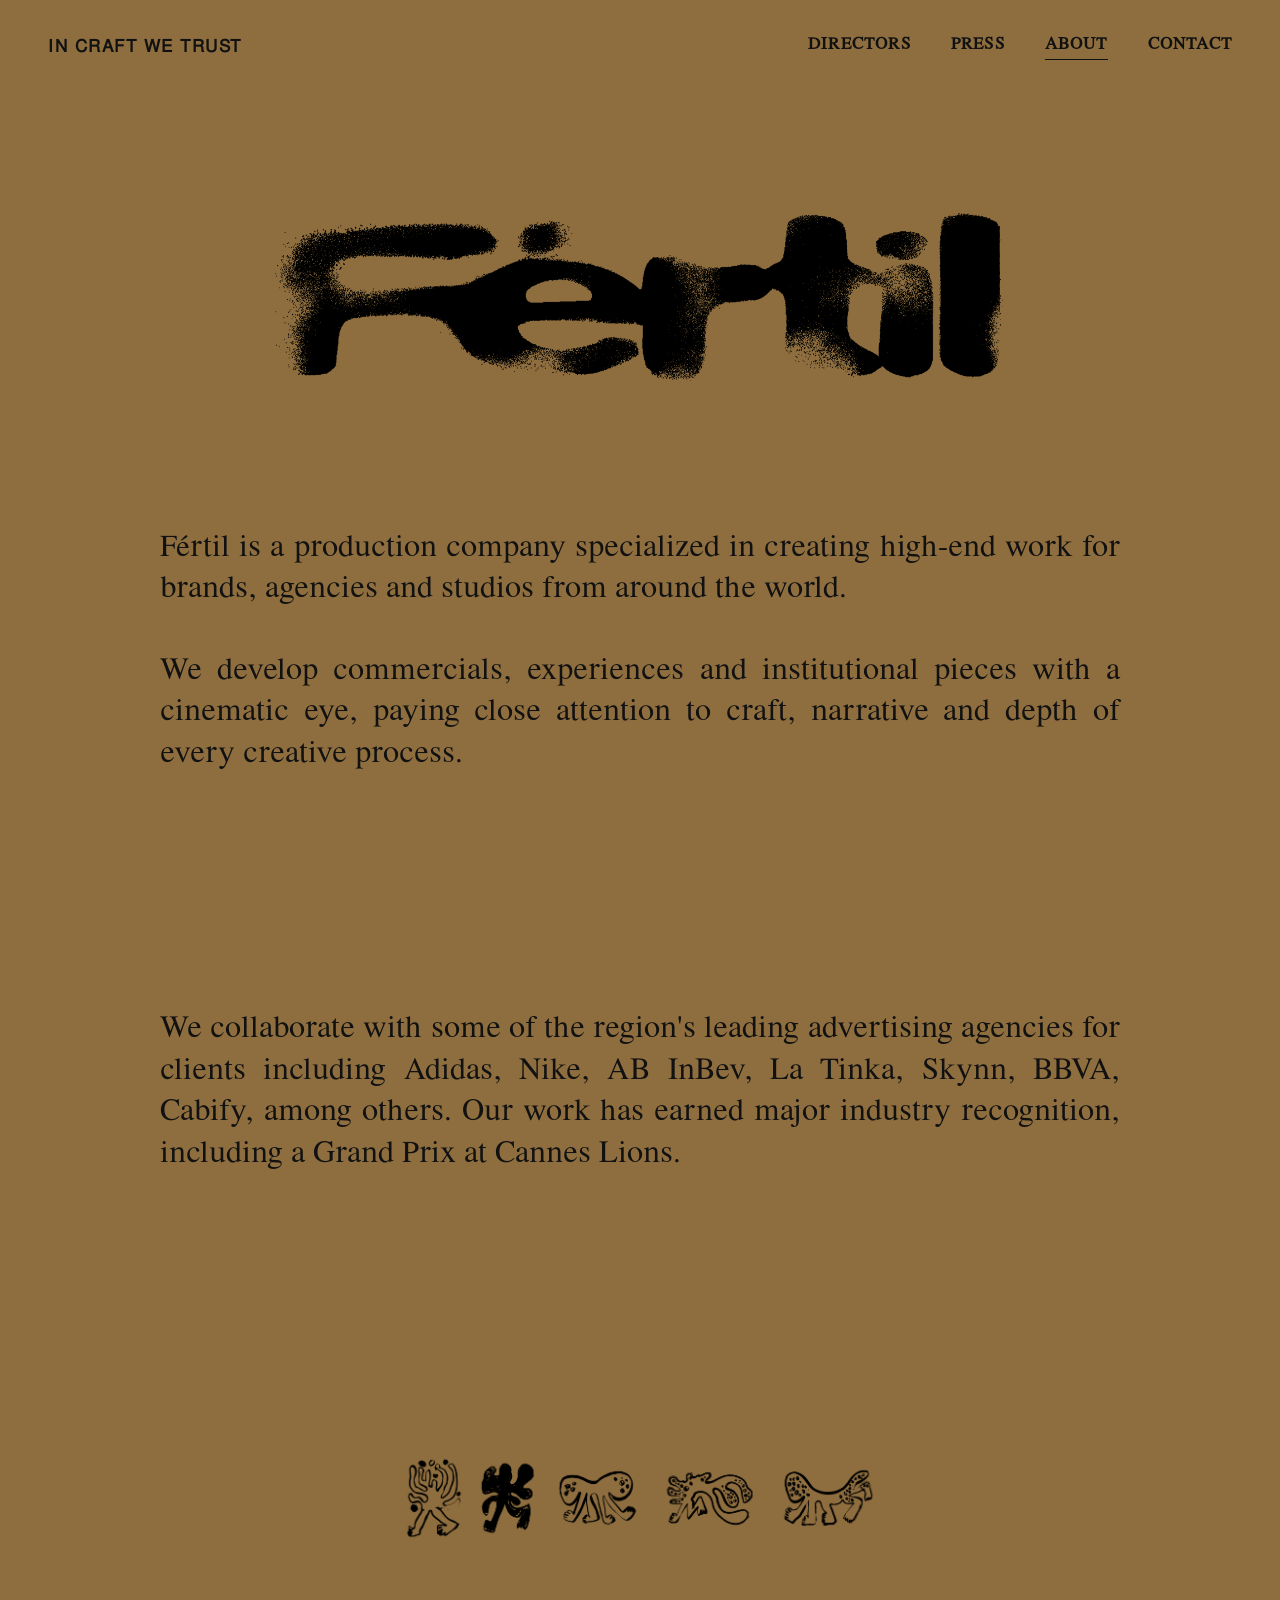
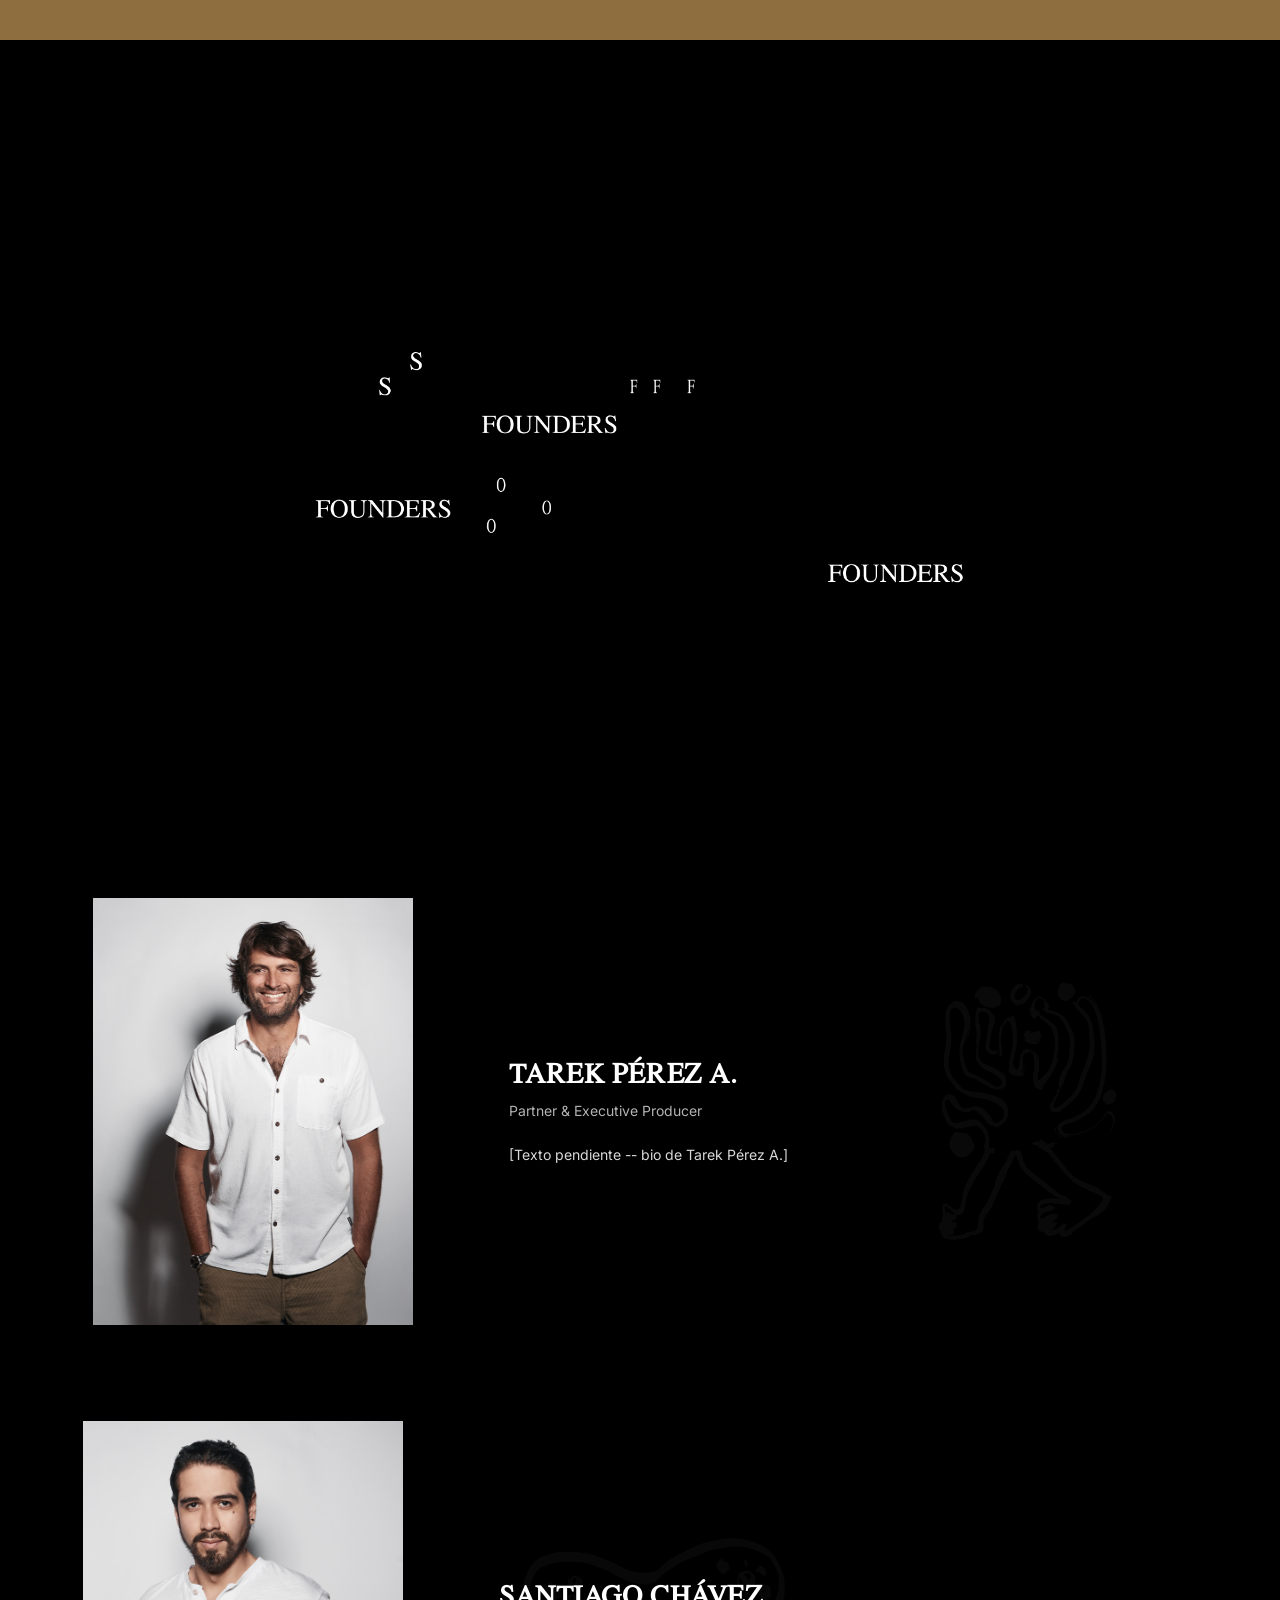
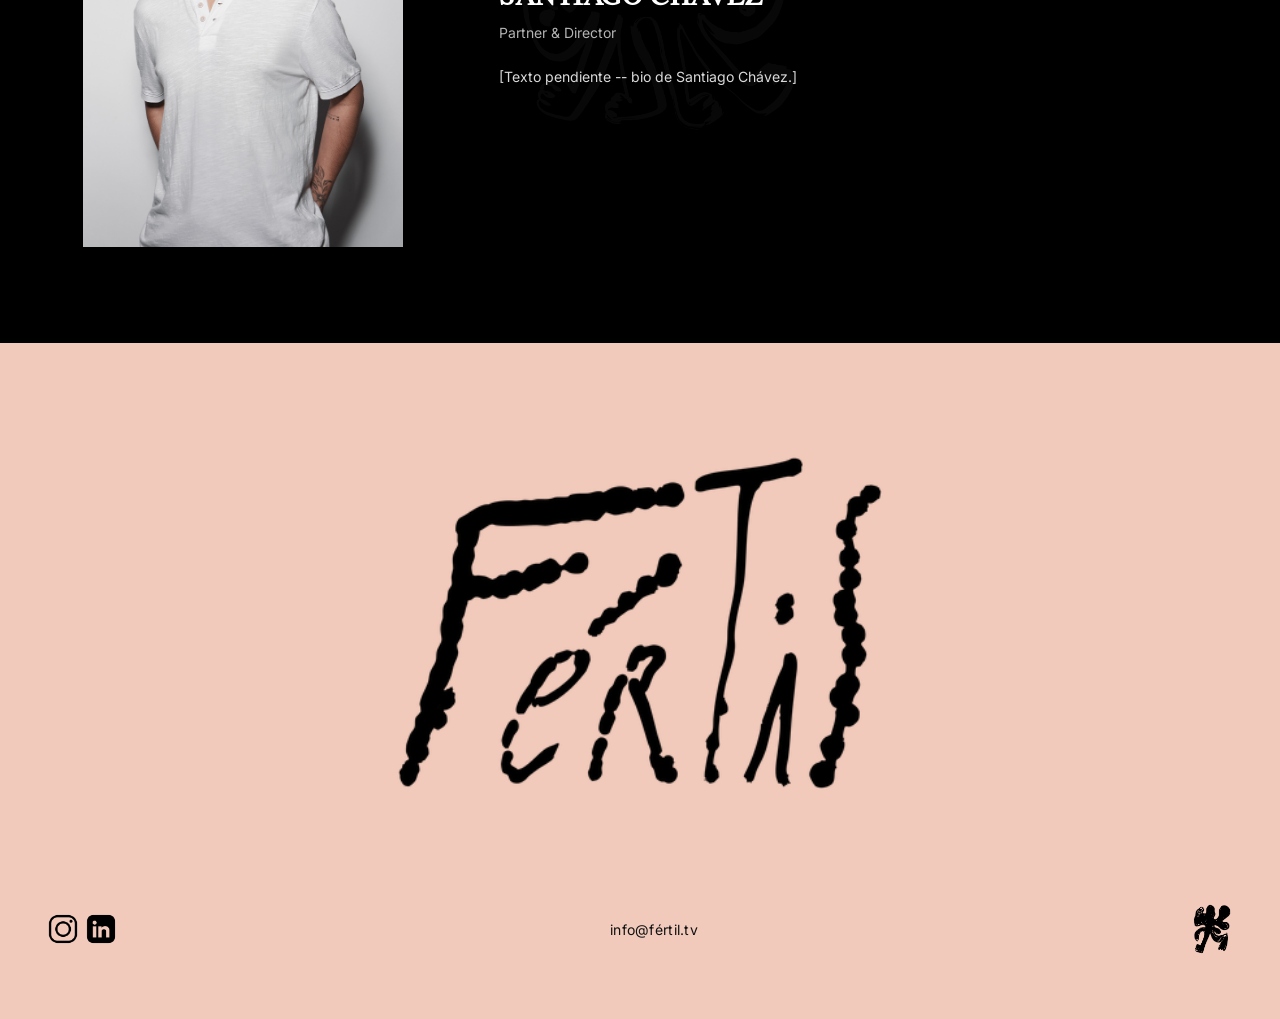
==== pages/about.html @ cc09dc37 "Pase Segundo" ====
<!DOCTYPE html>
<html lang="es">
<head>
  <meta charset="UTF-8">
  <meta name="viewport" content="width=device-width, initial-scale=1.0">
  <title>About — Fértil</title>
  <meta name="description" content="Fértil: quiénes somos, nuestros fundadores y cómo trabajamos.">
  <link rel="stylesheet" href="../CSS/style.css?v=3">
  <link rel="stylesheet" href="../CSS/about.css?v=3">
</head>
<body class="about-page">

  <!-- Nav: fondo mostaza (igual que Directors/Contact) -- texto oscuro por defecto, píldora oscura al flotar. -->
  <header class="nav nav--on-light" data-nav data-nav-behavior="float-on-scroll">
    <a class="nav__brand" href="../index.html">In Craft We Trust</a>

    <nav class="nav__links" aria-label="Navegación principal">
      <a href="../pages/directors.html">Directors</a>
      <a href="../pages/press.html">Press</a>
      <a href="../pages/about.html" aria-current="page">About</a>
      <a href="../pages/contact.html">Contact</a>
    </nav>

    <button class="nav__toggle" data-nav-toggle aria-label="Abrir menú" aria-expanded="false" aria-controls="mobile-menu">
      <span></span><span></span>
    </button>
  </header>

  <div class="nav__menu-overlay" id="mobile-menu" data-nav-overlay data-open="false">
    <ul>
      <li><a href="../pages/directors.html">Directors</a></li>
      <li><a href="../pages/press.html">Press</a></li>
      <li><a href="../pages/about.html" aria-current="page">About</a></li>
      <li><a href="../pages/contact.html">Contact</a></li>
    </ul>
  </div>

  <main>
    <!-- =====================================================================
         1. HERO -- fondo mostaza. El logo grande "Fértil" es UN SOLO
         elemento: mientras se hace scroll por los 3 párrafos queda "pegado"
         (visualmente fijo, centrado en pantalla) vía about.js, que le suma
         la clase .is-pinned (position:fixed) hasta que el scroll normal de
         la página alcanza su ubicación de reposo (data-logo-slot, ya
         reservada en el flujo justo antes de la fila de íconos) -- en ese
         instante exacto se saca .is-pinned y sigue de largo en flujo normal,
         sin salto ni segunda copia. Al pasar por encima de cada párrafo, la
         silueta de sus letras revela una copia "fantasma" de ese mismo
         texto en un tono blanquecino (ver about.js -- initLogoPin). -->
    <section class="about-hero">
      <div class="about-hero__copy">
        <p class="about-hero__lede reveal-text" data-reveal>
          <span class="reveal-text__base">Fértil is a production company specialized in creating high-end work for brands, agencies and studios from around the world.</span>
          <span class="reveal-text__ghost" aria-hidden="true">Fértil is a production company specialized in creating high-end work for brands, agencies and studios from around the world.</span>
        </p>

        <p class="about-hero__lede reveal-text" data-reveal>
          <span class="reveal-text__base">We develop commercials, experiences and institutional pieces with a cinematic eye, paying close attention to craft, narrative and depth of every creative process.</span>
          <span class="reveal-text__ghost" aria-hidden="true">We develop commercials, experiences and institutional pieces with a cinematic eye, paying close attention to craft, narrative and depth of every creative process.</span>
        </p>

        <p class="about-hero__lede reveal-text" data-reveal>
          <span class="reveal-text__base">We collaborate with some of the region's leading advertising agencies for clients including Adidas, Nike, AB InBev, La Tinka, Skynn, BBVA, Cabify, among others. Our work has earned major industry recognition, including a Grand Prix at Cannes Lions.</span>
          <span class="reveal-text__ghost" aria-hidden="true">We collaborate with some of the region's leading advertising agencies for clients including Adidas, Nike, AB InBev, La Tinka, Skynn, BBVA, Cabify, among others. Our work has earned major industry recognition, including a Grand Prix at Cannes Lions.</span>
        </p>
      </div>

      <div class="about-hero__logo-slot" data-logo-slot>
        <img class="about-hero__logo is-pinned" data-logo-img src="../recursos/img/fertil-logo-black.png" alt="Fértil">
      </div>

      <div class="about-hero__icons-row">
        <img src="../recursos/icons/iconos-pie-about.png?v=2" alt="">
      </div>
    </section>

    <!-- =====================================================================
         2. FOUNDERS -- fondo negro, imagen decorativa de letras sueltas
         centrada (asset ya armado: seccion-about-letras-desktop / movil).
         ===================================================================== -->
    <section class="about-founders-title">
      <picture>
        <source media="(max-width: 768px)" srcset="../recursos/icons/seccion-about-letras-movil.png">
        <img src="../recursos/icons/seccion-about-letras-desktop.png" alt="Founders" loading="lazy">
      </picture>
    </section>

    <!-- =====================================================================
         3. FOUNDERS -- bios. Ícono ilustrado de cada fundador como fondo
         decorativo detrás de su propio texto (baja opacidad).
         TODO: reemplazar el texto de las bios por el texto real (pendiente
         de confirmación del cliente -- ver nota en about.css / conversación).
         ===================================================================== -->
    <section class="about-founder-list">
      <article class="founder founder--tarek">
        <div class="founder__media">
          <img src="../recursos/img/founders/tarek.jpg" alt="Tarek Pérez A.">
        </div>
        <div class="founder__copy">
          <img class="founder__icon" src="../recursos/icons/icono-tarek-about.png" alt="" aria-hidden="true">
          <h2 class="founder__name">Tarek Pérez A.</h2>
          <p class="founder__role">Partner &amp; Executive Producer</p>
          <p class="founder__bio" data-bio-placeholder>
            [Texto pendiente -- bio de Tarek Pérez A.]
          </p>
        </div>
      </article>

      <article class="founder founder--santiago">
        <div class="founder__copy">
          <img class="founder__icon" src="../recursos/icons/Icono-santiago-about.png" alt="" aria-hidden="true">
          <h2 class="founder__name">Santiago Chávez</h2>
          <p class="founder__role">Partner &amp; Director</p>
          <p class="founder__bio" data-bio-placeholder>
            [Texto pendiente -- bio de Santiago Chávez.]
          </p>
        </div>
        <div class="founder__media">
          <img src="../recursos/img/founders/santiago.jpg" alt="Santiago Chávez">
        </div>
      </article>
    </section>

    <!-- =====================================================================
         4. CIERRE -- panel rosa/durazno con la firma grande de Fértil.
         ===================================================================== -->
    <section class="about-close">
      <img class="about-close__signature" src="../recursos/icons/logo-fertil-signature.png" alt="Fértil">

      <div class="page-footer">
        <div class="social-row">
          <a href="https://www.instagram.com/fertil.tv/" target="_blank" rel="noopener" aria-label="Instagram de Fértil">
            <img src="../recursos/icons/instagram.png" alt="">
          </a>
          <a href="https://www.linkedin.com/company/fertil/" target="_blank" rel="noopener" aria-label="LinkedIn de Fértil">
            <img src="../recursos/icons/linkedin.png" alt="">
          </a>
        </div>
        <a class="about-close__email" href="mailto:info@fertil.tv">info@fértil.tv</a>
        <img class="isotype-mark" src="../recursos/icons/isotype-hand.png" alt="" aria-hidden="true">
      </div>
    </section>
  </main>

  <script src="../JS/main.js?v=3"></script>
  <script src="../JS/about.js?v=3"></script>
</body>
</html>
---- CSS/style.css ----
/* =========================================================================
   FÉRTIL — style.css
   Hoja de estilos GLOBAL (tokens, reset, tipografía, nav, menú mobile,
   preloader) + estilos específicos de INICIO.
   Cada página siguiente (directors/about/press/contact) trae su propio
   archivo CSS en /CSS y asume que este archivo ya se cargó antes.
   ========================================================================= */

/* ---------------------------------------------------------------------
   1. Tipografía — @font-face
   Fuentes empaquetadas en recursos/font (ver carpeta FERTIL WEB/Fonts)
--------------------------------------------------------------------- */
@font-face {
  font-family: "Inter";
  src: url("../recursos/font/Inter-VariableFont.ttf") format("truetype-variations"),
       url("../recursos/font/Inter-VariableFont.ttf") format("truetype");
  font-weight: 100 900;
  font-style: normal;
  font-display: swap;
}

@font-face {
  font-family: "Times Newer Roman";
  src: url("../recursos/font/TimesNewerRoman-Regular.otf") format("opentype");
  font-weight: 400;
  font-style: normal;
  font-display: swap;
}

@font-face {
  font-family: "Free Sans";
  src: url("../recursos/font/FreeSans.ttf") format("truetype");
  font-weight: 400;
  font-style: normal;
  font-display: swap;
}

/* ---------------------------------------------------------------------
   2. Design tokens
   Colores tomados directamente del mockup (WEB FÉRTIL, Google Slides).
--------------------------------------------------------------------- */
:root {
  /* Colores de marca / secciones */
  --color-black: #000000;
  --color-white: #ffffff;
  --color-mostaza: #8e6e3f;       /* fondo Directors / About / Contact */
  --color-mostaza-deep: #75592f;  /* hover / estados sobre mostaza */
  --color-pink: #f1cabb;          /* cierre de About */
  --color-ink: #111111;           /* texto sobre fondos claros */

  --overlay-soft: rgba(0, 0, 0, 0.35);
  --overlay-strong: rgba(0, 0, 0, 0.6);
  --hairline: rgba(255, 255, 255, 0.25);
  --hairline-ink: rgba(17, 17, 17, 0.25);

  /* Tipografía */
  --font-ui: "Inter", -apple-system, "Segoe UI", sans-serif;
  --font-serif: "Times Newer Roman", "Times New Roman", serif;
  --font-alt: "Free Sans", "Inter", sans-serif;

  /* Espaciado */
  --space-1: 4px;
  --space-2: 8px;
  --space-3: 16px;
  --space-4: 24px;
  --space-5: 40px;
  --space-6: 64px;
  --space-7: 96px;

  /* Layout */
  --container-padding: 48px;
  --nav-height: 92px;
  /* Barra flotante (.nav--floating, ver más abajo): más baja que la barra
     de reposo -- se pidió menos altura al pasar a modo isla/flotante (luego
     se subió un poco desde 64px porque quedaba demasiado baja). */
  --nav-height-floating: 76px;

  /* Movimiento */
  --ease-default: cubic-bezier(0.4, 0, 0.2, 1);
  --duration-fast: 0.2s;
  --duration-base: 0.4s;
  --duration-slow: 0.8s;

  /* Escala z-index (compartida por todas las páginas) */
  --z-nav: 500;
  --z-menu: 490;
  --z-modal: 800;
  --z-preloader: 900;
}

@media (max-width: 768px) {
  :root {
    --container-padding: 20px;
    --nav-height: 64px;
    --nav-height-floating: 60px;
  }
}

/* ---------------------------------------------------------------------
   3. Reset
--------------------------------------------------------------------- */
*, *::before, *::after { box-sizing: border-box; }

html { scroll-behavior: smooth; }

body, h1, h2, h3, h4, p, ul, figure { margin: 0; }

ul { list-style: none; padding: 0; }

a { text-decoration: none; color: inherit; }

img, video { display: block; max-width: 100%; }

button {
  font: inherit;
  background: none;
  border: none;
  padding: 0;
  cursor: pointer;
  color: inherit;
}

body {
  font-family: var(--font-ui);
  background: var(--color-black);
  color: var(--color-white);
  -webkit-font-smoothing: antialiased;
  -moz-osx-font-smoothing: grayscale;
  overflow-x: hidden;
}

body[data-preloading="true"] { overflow: hidden; height: 100vh; }

.visually-hidden {
  position: absolute;
  width: 1px; height: 1px;
  padding: 0; margin: -1px;
  overflow: hidden;
  clip: rect(0, 0, 0, 0);
  white-space: nowrap;
  border: 0;
}

/* ---------------------------------------------------------------------
   4. Nav — barra superior compartida por todas las páginas.
   Por defecto es una barra fija de ancho completo (así aparece en Inicio).
   Las páginas con scroll largo (About, Directors, etc.) activan el modo
   "isla flotante" agregando [data-nav-behavior="float-on-scroll"] al
   header; main.js se encarga de sumar/quitar la clase .nav--floating.
--------------------------------------------------------------------- */
.nav {
  position: fixed;
  top: 0; left: 0; right: 0;
  z-index: var(--z-nav);
  display: flex;
  align-items: center;
  justify-content: space-between;
  height: var(--nav-height);
  padding: 0 var(--container-padding);
  /* border-radius queda SIEMPRE en 999px (ver comentario en .nav--floating
     más abajo): así, al sumar/sacar esa clase durante el scroll, este valor
     no cambia y el navegador no tiene que recalcular la máscara del blur
     (backdrop-filter) en cada frame -- eso era lo que producía un glitch
     visible de pintado (un "corte" horizontal a mitad del nav, con texto
     de la página bajo el degradado que aparecía sin desenfocar de un lado
     y sí del otro) apenas se activaba el modo isla flotante.
     transform: translateZ(0) fuerza a que este elemento viva en su propia
     capa de composición de forma estable durante toda la transición, en
     vez de recrearla a mitad de camino -- la otra mitad del arreglo para
     el mismo glitch. */
  border-radius: 999px;
  transform: translateZ(0);
  transition: background-color var(--duration-base) var(--ease-default),
              margin var(--duration-base) var(--ease-default),
              padding var(--duration-base) var(--ease-default),
              max-width var(--duration-base) var(--ease-default);
}

.nav__brand {
  font-family: var(--font-alt);
  font-size: 17px;
  font-weight: 600;
  letter-spacing: 0.09em;
  text-transform: uppercase;
  white-space: nowrap;
}

.nav__links {
  display: flex;
  align-items: center;
  gap: var(--space-5);
  font-family: var(--font-serif);
  font-size: 17px;
  font-weight: 600;
  letter-spacing: 0.07em;
  text-transform: uppercase;
}

.nav__links a {
  position: relative;
  padding-bottom: 3px;
}

.nav__links a::after {
  content: "";
  position: absolute;
  left: 0; right: 100%;
  bottom: 0;
  height: 1px;
  background: currentColor;
  transition: right var(--duration-base) var(--ease-default);
}

.nav__links a:hover::after,
.nav__links a[aria-current="page"]::after { right: 0; }

/* Estado "isla flotante": se activa vía JS al hacer scroll en páginas largas.
   Barra de ancho COMPLETO (edge-to-edge, sin márgenes ni esquinas
   redondeadas -- por eso border-radius:0 acá, pisando el 999px de .nav),
   más baja que la barra de reposo, con blur real (backdrop-filter) para que
   se note como un "difuminado" del contenido que pasa por detrás en vez de
   una píldora opaca flotando encima.
   OJO -- historial de este bloque: antes tenía backdrop-filter:blur(14px)
   en una píldora angosta con esquinas redondeadas (inset, ancho casi
   completo) y eso pintaba mal en algunos navegadores/GPUs (un "corte"
   horizontal a mitad del nav, mitad desenfocada y mitad no). En ese momento
   se sacó el blur por un color sólido para evitar el bug. Ahora se prueba
   de nuevo con blur, pero en una condición distinta: ancho 100% real (no
   "casi completo") y sin border-radius (sin máscara redondeada que
   recalcular) -- combinación que en las pruebas de este cambio (varios
   anchos de pantalla, scroll rápido y lento) ya NO reprodujo el glitch. Si
   en el navegador real llegara a reaparecer el corte, hay que volver a un
   fondo sólido sin backdrop-filter (ver git history de este bloque) en vez
   de perseguir el blur. */
.nav--floating {
  top: 0;
  left: 0;
  right: 0;
  margin: 0;
  max-width: 100%;
  height: var(--nav-height-floating);
  border-radius: 0;
  background: rgba(36, 32, 28, 0.55);
  -webkit-backdrop-filter: blur(14px);
  backdrop-filter: blur(14px);
  border: none;
  border-bottom: 1px solid rgba(255, 255, 255, 0.12);
}

/* Nav sobre fondo claro (.nav--on-light, definida en el CSS de cada
   página: Directors, Contact...) + menú mobile abierto: el brand y el
   botón hamburguesa/X usan currentColor en tono oscuro por defecto --
   sobre el overlay casi negro del menú (rgba(0,0,0,.82)) quedaban
   invisibles (oscuro sobre oscuro, la "X" directamente no se veía).
   Mientras el menú está abierto pasan a blanco, igual que ya hacen al
   flotar. Mayor especificidad que .nav--on-light sola, así gana sin
   importar en qué archivo/orden se cargue esa clase. */
body.nav-menu-open .nav--on-light { color: var(--color-white); }

/* Botón hamburguesa (solo mobile) */
.nav__toggle {
  display: none;
  flex-direction: column;
  justify-content: center;
  gap: 6px;
  width: 29px;
  height: 22px;
}

.nav__toggle span {
  display: block;
  height: 1.5px;
  width: 100%;
  background: currentColor;
  transition: transform var(--duration-fast) var(--ease-default),
              opacity var(--duration-fast) var(--ease-default);
}

.nav__toggle[aria-expanded="true"] span:first-child { transform: translateY(7px) rotate(45deg); }
.nav__toggle[aria-expanded="true"] span:last-child { transform: translateY(-7px) rotate(-45deg); }

/* Overlay del menú mobile: se despliega desde la derecha, sobre el video */
.nav__menu-overlay {
  position: fixed;
  inset: 0;
  z-index: var(--z-menu);
  display: flex;
  justify-content: flex-end;
  align-items: center;
  padding: var(--space-4) var(--container-padding);
  background: rgba(0, 0, 0, 0.82);
  opacity: 0;
  visibility: hidden;
  transform: translateY(-8px);
  transition: opacity var(--duration-base) var(--ease-default),
              transform var(--duration-base) var(--ease-default),
              visibility var(--duration-base);
}

.nav__menu-overlay[data-open="true"] {
  opacity: 1;
  visibility: visible;
  transform: translateY(0);
}

.nav__menu-overlay ul {
  display: flex;
  flex-direction: column;
  align-items: flex-end;
  gap: var(--space-3);
  font-family: var(--font-serif);
  font-size: 24px;
  font-weight: 700;
  letter-spacing: 0.02em;
  text-transform: uppercase;
}

@media (min-width: 769px) {
  .nav__menu-overlay { display: none; }
}

@media (max-width: 768px) {
  .nav__links { display: none; }
  .nav__toggle { display: flex; }
}

/* ---------------------------------------------------------------------
   5. Preloader — animación del logo, una vez por sesión (ver main.js)
--------------------------------------------------------------------- */
.preloader {
  position: fixed;
  inset: 0;
  z-index: var(--z-preloader);
  display: flex;
  align-items: center;
  justify-content: center;
  background: var(--color-black);
  transition: opacity var(--duration-slow) var(--ease-default);
}

.preloader video {
  width: min(58vw, 420px);
  height: auto;
}

.preloader[data-hide="true"] {
  opacity: 0;
  pointer-events: none;
}


/* ---------------------------------------------------------------------
   6. Iconos sociales + marca (footer flotante, reutilizado en varias páginas)
--------------------------------------------------------------------- */
.social-row {
  display: flex;
  align-items: center;
  gap: var(--space-2);
}

.social-row a {
  width: 30px; height: 30px;
  display: flex;
  align-items: center;
  justify-content: center;
  border-radius: 50%;
  background: rgba(255, 255, 255, 0.12);
  transition: background var(--duration-fast) var(--ease-default),
              transform var(--duration-fast) var(--ease-default);
}

.social-row a:hover {
  background: rgba(255, 255, 255, 0.24);
  transform: translateY(-2px);
}

.social-row svg { width: 15px; height: 15px; }

.brand-mark {
  width: 34px;
  height: auto;
  opacity: 0.92;
}

/* ---------------------------------------------------------------------
   7. INICIO — hero de video a pantalla completa
--------------------------------------------------------------------- */
.hero {
  position: relative;
  height: 100vh;
  min-height: 580px;
  width: 100%;
  overflow: hidden;
  background: var(--color-black);
}

.hero__video {
  position: absolute;
  inset: 0;
  width: 100%;
  height: 100%;
  object-fit: cover;
}

.hero__scrim {
  position: absolute;
  inset: 0;
  background: linear-gradient(180deg, rgba(0,0,0,.35) 0%, rgba(0,0,0,0) 22%, rgba(0,0,0,0) 70%, rgba(0,0,0,.45) 100%);
  pointer-events: none;
}

.hero__footer {
  position: absolute;
  left: var(--container-padding);
  right: var(--container-padding);
  bottom: var(--space-4);
  display: flex;
  align-items: center;
  justify-content: space-between;
}
---- CSS/about.css ----
/* =========================================================================
   FÉRTIL — about.css
   4 secciones: (1) hero mostaza con el logo "Fértil" pegado (sticky) que
   revela en blanco las letras de los párrafos a su paso (ver about.js);
   (2) sección FOUNDERS con la imagen decorativa de letras sueltas;
   (3) bios de los fundadores (fondo negro, ícono ilustrado detrás del
   texto); (4) panel de cierre rosa con la firma grande de Fértil.
   ========================================================================= */

/* Nav sobre fondo claro: mismo comportamiento que Directors/Contact. */
.nav--on-light { color: var(--color-ink); }
.nav--on-light.nav--floating,
.nav--floating.nav--on-light { color: var(--color-white); }

/* ---------------------------------------------------------------------
   1. HERO -- mostaza + logo "pegado" (fixed vía JS) con reveal de texto
--------------------------------------------------------------------- */
.about-hero {
  /* Ancho del logo, en una sola variable: la usan tanto el slot (que
     reserva su lugar en el flujo normal) como el propio logo cuando
     about.js lo pone en modo "pegado" (position:fixed) -- así ambos
     miden SIEMPRE lo mismo y el handoff entre uno y otro no da saltos. */
  --about-logo-w: min(58vw, 780px);
  background: var(--color-mostaza);
  color: var(--color-ink);
  overflow: clip; /* el logo centrado no debe generar scroll horizontal */
}

.about-hero__copy {
  padding: calc(var(--nav-height) + var(--space-5)) var(--container-padding) 0;
  display: flex;
  flex-direction: column;
  /* Centra la columna de párrafos en el ancho de la pantalla -- misma
     lógica horizontal que el logo (también centrado), para que el cruce
     entre ambos quede parejo en vez de a un costado. */
  align-items: center;
}

.about-hero__lede {
  /* Contenedor bien ancho -- que entre más texto por línea, como en la
     referencia (menos líneas cortadas, párrafo más "compacto" en alto). */
  max-width: min(90vw, 960px);
  width: 100%;
  font-family: var(--font-serif);
  font-weight: 560;
  /* Un poco más grande, para quedar proporcionado con el resto del sitio
     (Directors/Contact/Press usan clamps de tamaño similar). */
  font-size: clamp(20px, 2.4vw, 32px);
  line-height: 1.35;
  text-align: justify;
}

/* Espaciado vertical entre párrafos: mientras el logo está "pegado"
   (fixed, centrado en pantalla, ver about.js) el texto sigue el scroll
   normal por detrás. Por eso el 1er párrafo no puede arrancar pegado al
   top del contenedor (ahí el logo todavía no lo alcanzó y nunca lo
   alcanzaría bajando el scroll): tiene que arrancar por DEBAJO de la
   franja donde vive el logo, para que al scrollear hacia abajo el texto
   suba y recién ahí lo cruce. */
.about-hero__lede:nth-child(1) { margin-top: 44vh; }
.about-hero__lede:nth-child(2) { margin-top: var(--space-5); }
.about-hero__lede:nth-child(3) { margin-top: 26vh; }

/* Texto "fantasma": copia idéntica al párrafo base, pero en un tono
   blanquecino, recortada (mask) con un bloque RECTANGULAR del mismo
   tamaño/posición que el logo en cada instante del scroll (about.js
   actualiza --reveal-mask-pos/--reveal-mask-size cada frame). OJO: el
   mask NO usa la silueta real del logo (sus letras/huecos) -- si se usa
   esa silueta, sólo se revela texto blanco en los pedacitos que caen
   justo sobre tinta del logo, dejando partes del texto sin revelar aun
   estando "debajo" del logo (parches, no un bloque parejo). Con un
   rectángulo sólido como máscara, TODO el texto que cae dentro del
   rectángulo del logo se revela en blanco parejo. */
.reveal-text { position: relative; }

.reveal-text__ghost {
  position: absolute;
  inset: 0;
  /* Tiene que pintarse POR ENCIMA del logo (z-index:3 en .about-hero__logo
     cuando está en modo .is-pinned, ver más abajo): si no, el logo --
     opaco -- taparía el texto entero donde se superponen y el "fantasma"
     quedaría siempre oculto debajo suyo, sin efecto visible. */
  z-index: 4;
  color: #f5ecdc;
  -webkit-mask-image: linear-gradient(#000, #000);
  mask-image: linear-gradient(#000, #000);
  -webkit-mask-repeat: no-repeat;
  mask-repeat: no-repeat;
  -webkit-mask-position: var(--reveal-mask-pos, -9999px -9999px);
  mask-position: var(--reveal-mask-pos, -9999px -9999px);
  -webkit-mask-size: var(--reveal-mask-size, 0 0);
  mask-size: var(--reveal-mask-size, 0 0);
}

/* Slot del logo: reserva SIEMPRE su lugar en el flujo normal del
   documento (mismo ancho/alto que el logo), esté éste en modo fijo o no
   -- así el resto de la página (fila de íconos, secciones siguientes)
   nunca "salta" cuando about.js cambia el logo de modo. */
.about-hero__logo-slot {
  width: var(--about-logo-w);
  aspect-ratio: 1330 / 324; /* proporción real del PNG del isotipo */
  /* OJO: el espacio antes de la fila de íconos va como margin-bottom, NUNCA
     padding-bottom -- con box-sizing:border-box (global, ver style.css) un
     padding acá se restaría de la caja que ya fija aspect-ratio, achicando
     la altura real disponible para la imagen (quedaba en la mitad de lo
     debido) sin que aspect-ratio se enterara. margin no cuenta para ese
     cálculo, así que no lo afecta. */
  margin: 0 auto var(--space-7);
}

.about-hero__logo {
  display: block;
  width: 100%;
  height: auto;
  aspect-ratio: 1330 / 324; /* misma proporción que el slot: evita depender
    de height:100% (percentage-height), que no siempre resuelve bien
    contra una altura de padre calculada vía aspect-ratio. */
}

/* Modo "pegado": about.js suma esta clase mientras el slot (su posición
   NATURAL en el documento) todavía no llegó al centro de la pantalla --
   el logo se ve fijo ahí, centrado, mientras el texto de atrás sigue el
   scroll normal. Apenas el scroll trae al slot hasta ese mismo punto,
   about.js saca la clase: el logo pasa a su posición normal de flujo
   (dentro del slot), que en ese instante coincide exactamente con donde
   ya estaba -- sin salto ni segunda copia del logo. */
.about-hero__logo.is-pinned {
  position: fixed;
  /* Más arriba del centro exacto de la pantalla (33% en vez de 50%) --
     about.js usa ese mismo 33% para decidir cuándo "soltarlo", así el
     handoff con el logo en flujo normal (about-hero__logo-slot) sigue
     coincidiendo exactamente, sin salto. */
  top: 33%;
  left: 50%;
  width: var(--about-logo-w);
  height: auto;
  transform: translate(-50%, -50%);
  z-index: 3;
  pointer-events: none;
}

.about-hero__icons-row {
  display: flex;
  justify-content: center;
  padding: 0 var(--container-padding) var(--space-7);
}
.about-hero__icons-row img {
  width: min(60vw, 480px);
  height: auto;
}

/* ---------------------------------------------------------------------
   2. FOUNDERS -- título decorativo (letras sueltas), fondo negro
--------------------------------------------------------------------- */
.about-founders-title {
  background: var(--color-black);
  display: flex;
  justify-content: center;
  padding: var(--space-7) var(--container-padding);
}
.about-founders-title img {
  width: min(100%, 1200px);
  height: auto;
}

/* ---------------------------------------------------------------------
   3. FOUNDERS -- bios
--------------------------------------------------------------------- */
.about-founder-list {
  background: var(--color-black);
  color: var(--color-white);
  padding: 0 var(--container-padding) var(--space-7);
  display: flex;
  flex-direction: column;
  gap: var(--space-7);
}

.founder {
  display: flex;
  align-items: center;
  gap: var(--space-7);
  max-width: 1360px;
  margin: 0 auto;
}
.founder--santiago { flex-direction: row-reverse; }

.founder__media {
  flex: 0 0 320px;
  aspect-ratio: 3 / 4;
  overflow: hidden;
  background: #111;
}
.founder__media img {
  width: 100%;
  height: 100%;
  object-fit: cover;
}

.founder__copy {
  position: relative;
  flex: 1 1 0;
  min-width: 0;
  padding: var(--space-6) 0;
}

/* Ícono ilustrado del fundador, de fondo detrás de su propio texto --
   grande y en baja opacidad para que no compita con la lectura. */
.founder__icon {
  position: absolute;
  top: 50%;
  right: 0;
  transform: translateY(-50%);
  width: 320px;
  height: auto;
  opacity: 0.14;
  z-index: 0;
  pointer-events: none;
}
.founder--santiago .founder__icon { right: auto; left: 0; }

.founder__name,
.founder__role,
.founder__bio { position: relative; z-index: 1; }

.founder__name {
  font-family: var(--font-serif);
  font-weight: 700;
  text-transform: uppercase;
  letter-spacing: 0.02em;
  font-size: clamp(20px, 2.2vw, 28px);
}

.founder__role {
  font-family: var(--font-ui);
  font-size: 14px;
  opacity: 0.7;
  margin-top: var(--space-2);
  margin-bottom: var(--space-4);
}

.founder__bio {
  font-family: var(--font-ui);
  font-size: clamp(14px, 1.1vw, 16px);
  line-height: 1.65;
  opacity: 0.85;
  max-width: 52ch;
}

/* ---------------------------------------------------------------------
   4. CIERRE -- panel rosa con firma grande
--------------------------------------------------------------------- */
.about-close {
  background: var(--color-pink);
  color: var(--color-ink);
  padding: var(--space-7) var(--container-padding) var(--space-6);
  display: flex;
  flex-direction: column;
  align-items: center;
}

.about-close__signature {
  width: min(46vw, 520px);
  height: auto;
  margin-bottom: var(--space-7);
}

.about-close .page-footer {
  width: 100%;
  max-width: 1360px;
  display: flex;
  align-items: center;
  justify-content: space-between;
}

.about-close .social-row a {
  width: auto;
  height: auto;
  background: none;
  border-radius: 0;
}
.about-close .social-row a:hover {
  background: none;
  transform: translateY(-2px);
}
.about-close .social-row img {
  width: 30px;
  height: auto;
  display: block;
}

.about-close__email {
  font-family: var(--font-ui);
  font-size: 14px;
  letter-spacing: 0.02em;
}

.about-close .isotype-mark {
  width: 40px;
  height: auto;
}

@media (max-width: 900px) {
  .founder,
  .founder--santiago {
    flex-direction: column;
    align-items: stretch;
    gap: var(--space-5);
  }
  .founder__media { flex: none; width: 100%; aspect-ratio: 4 / 3; }
  .founder__icon { display: none; }
}

@media (max-width: 768px) {
  .about-hero { --about-logo-w: min(78vw, 420px); }
  .about-hero__lede { font-size: clamp(17px, 4.6vw, 22px); max-width: none; }
  .about-close__signature { width: min(70vw, 320px); }
}
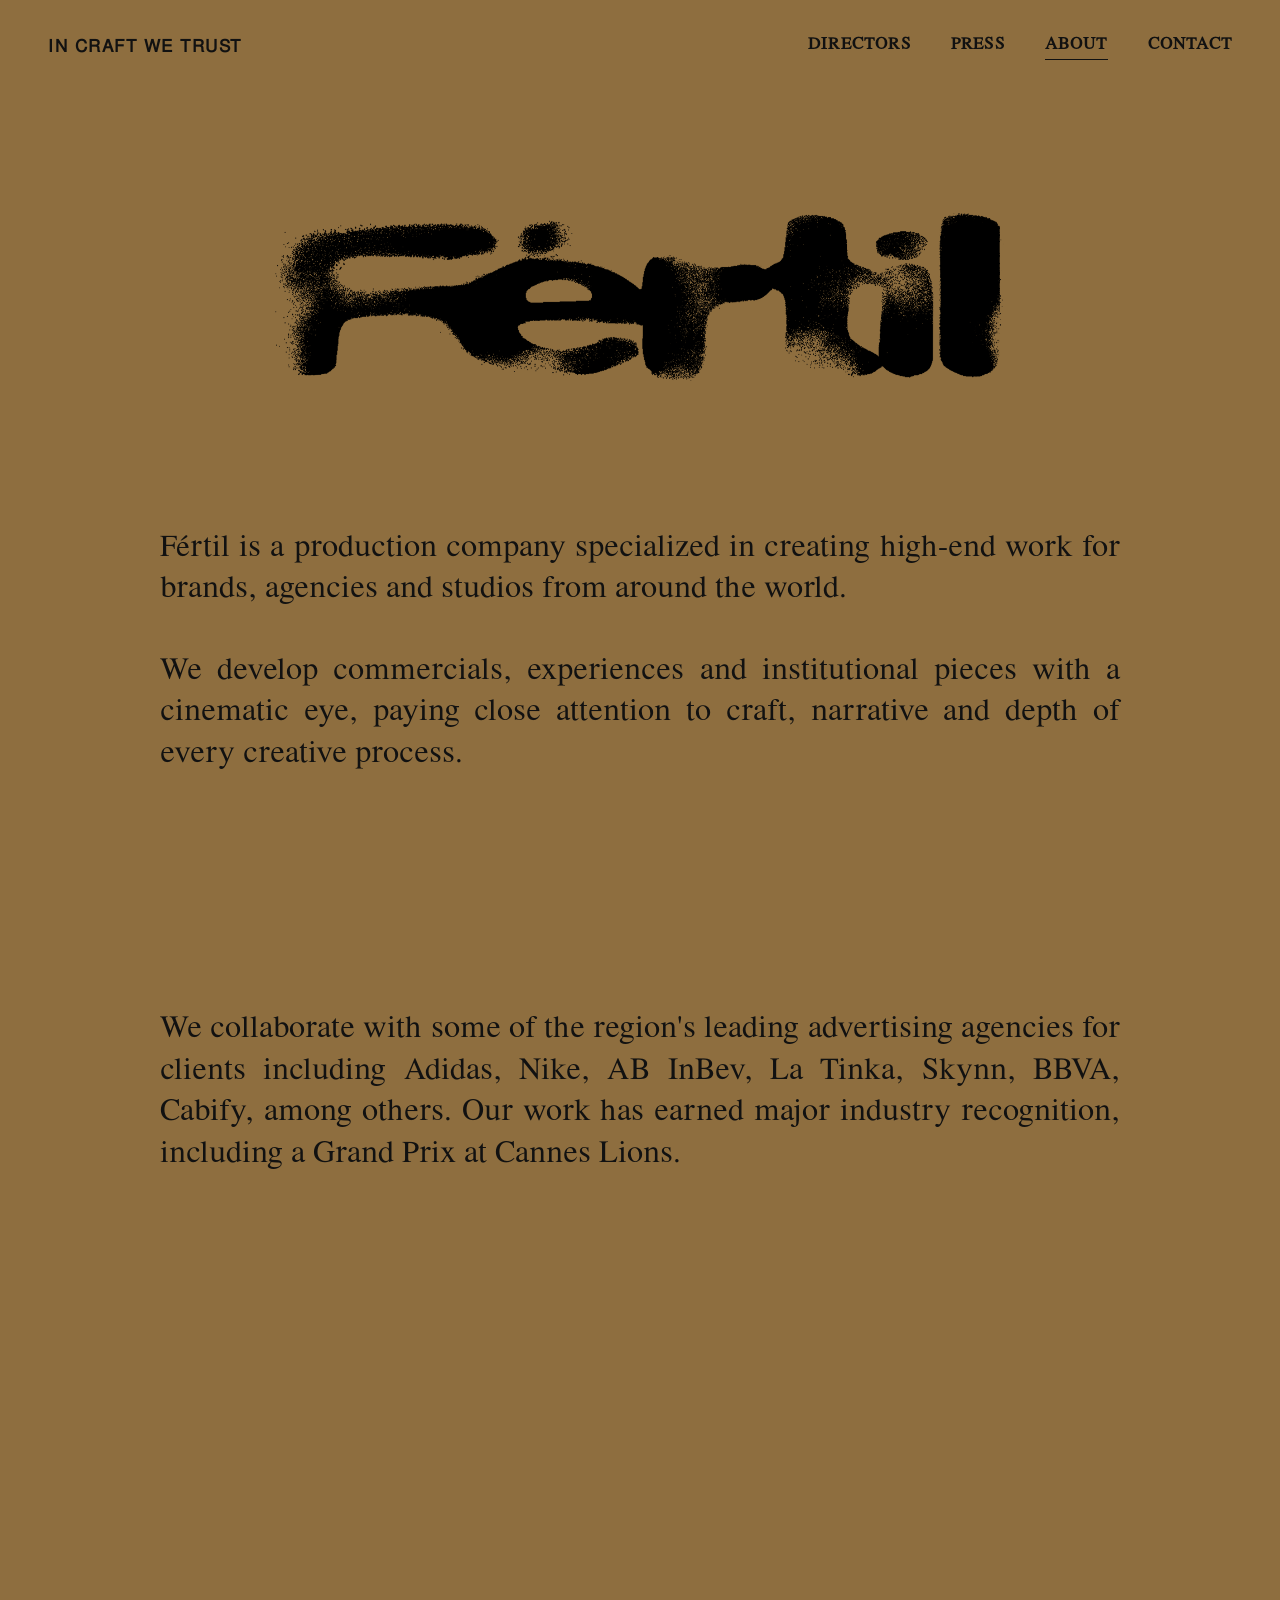
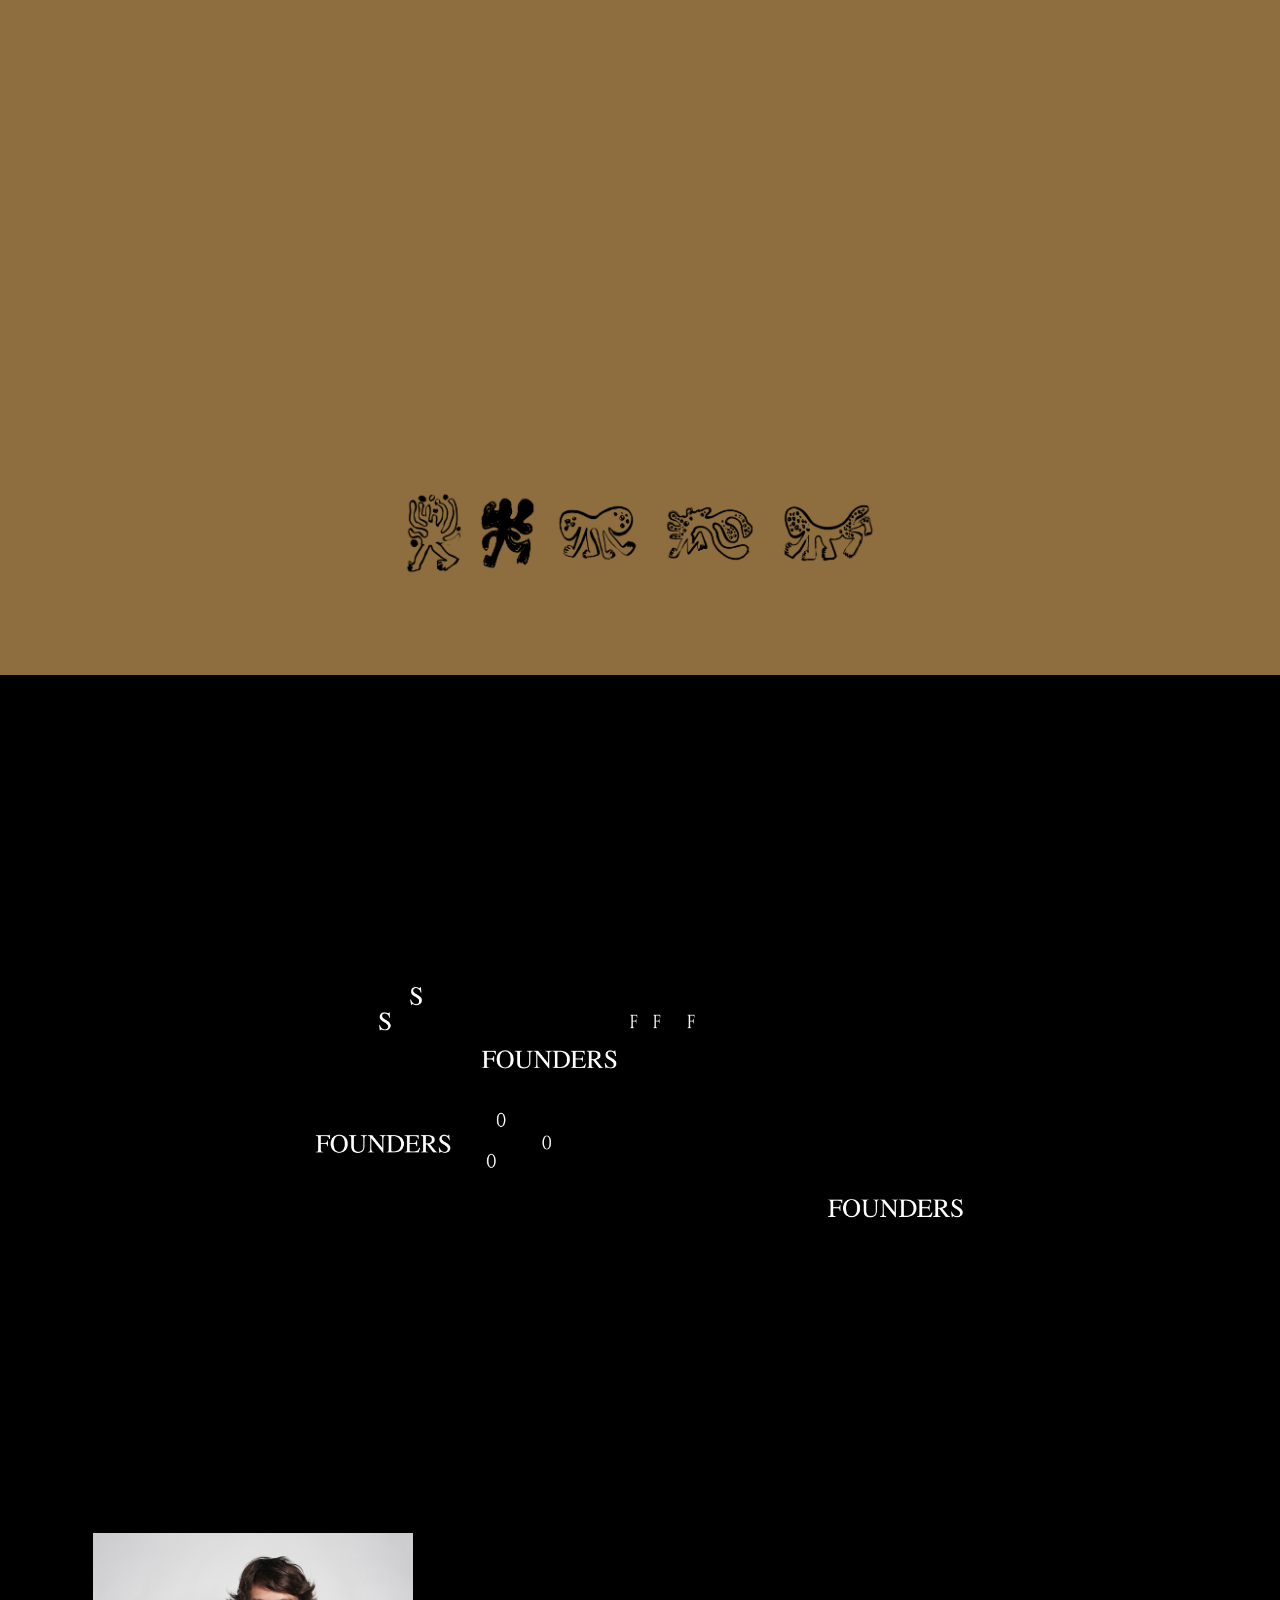
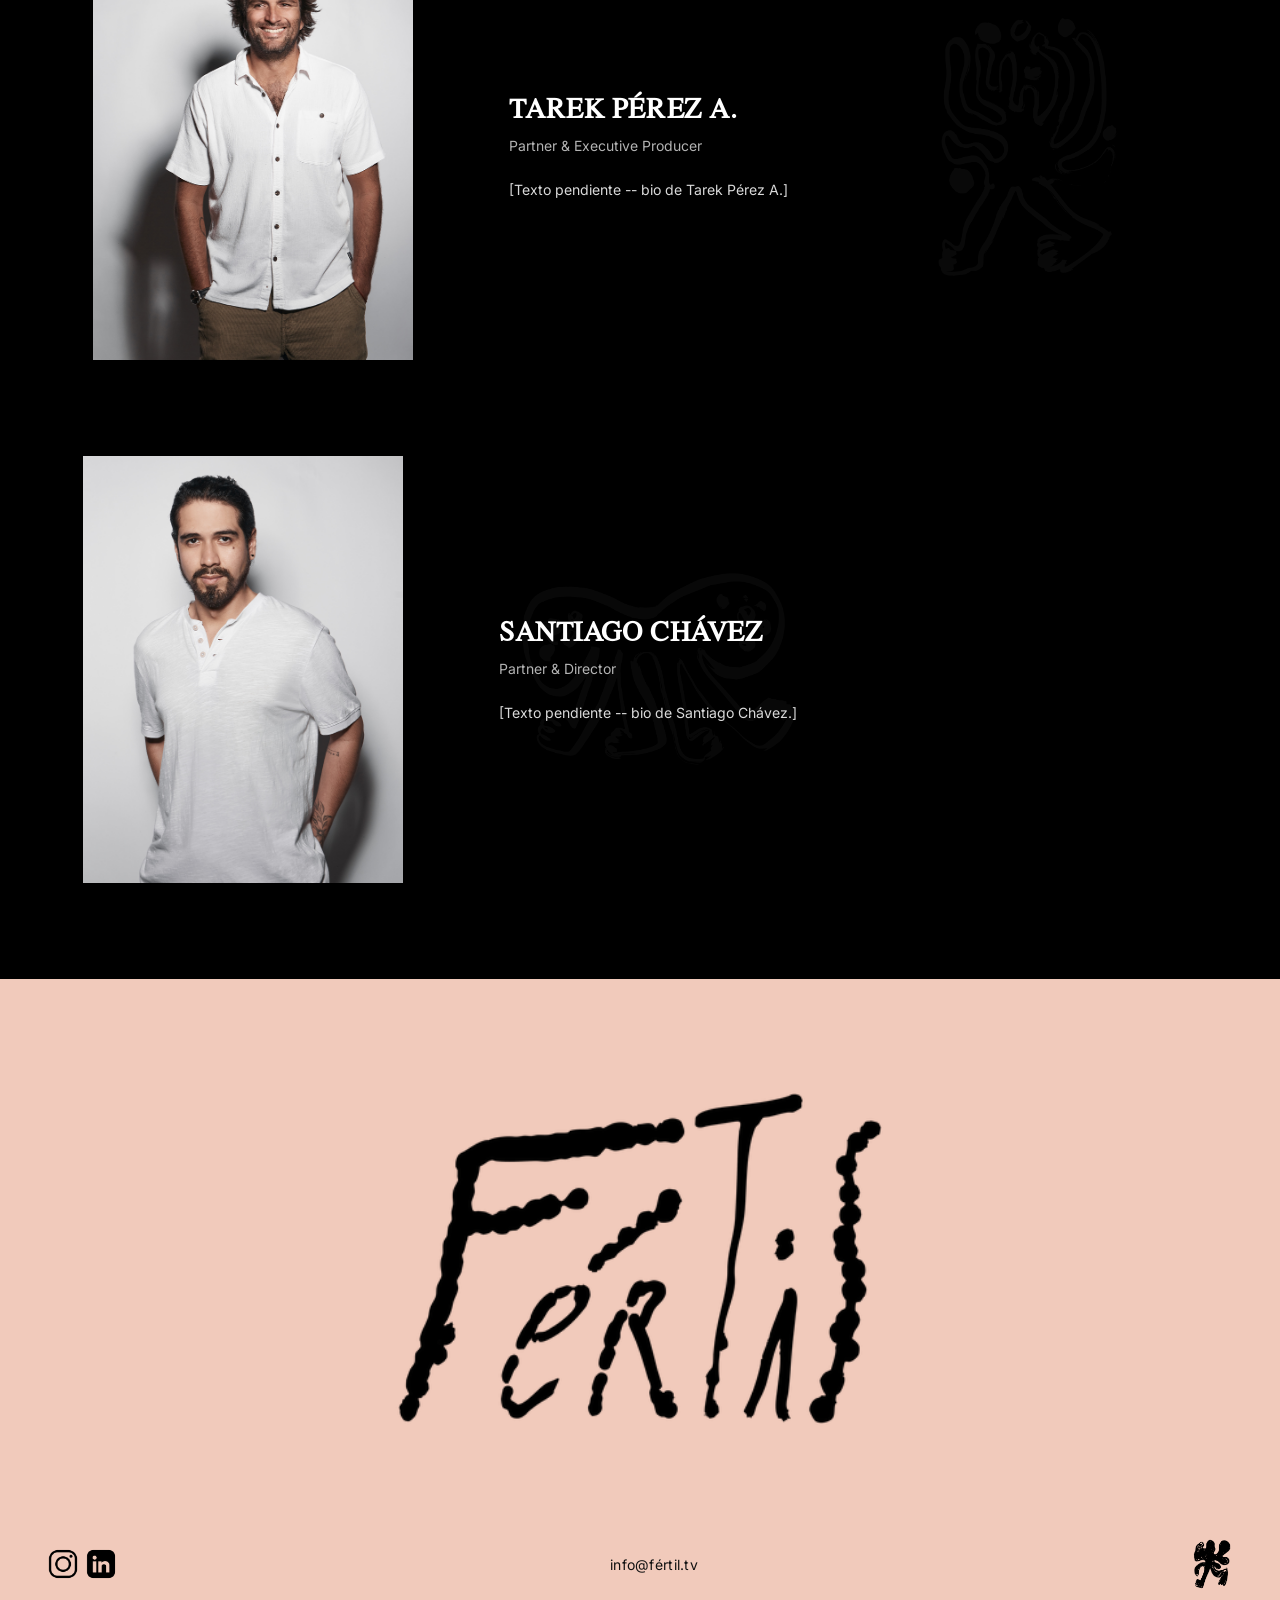
==== commit 90597a02: "Pase Tercero2" ====
--- a/pages/about.html
+++ b/pages/about.html
@@ -65,12 +65,19 @@
         </p>
       </div>
 
-      <div class="about-hero__logo-slot" data-logo-slot>
-        <img class="about-hero__logo is-pinned" data-logo-img src="../recursos/img/fertil-logo-black.png" alt="Fértil">
-      </div>
+      <!-- "Outro" del hero: una vez que los 3 párrafos ya pasaron, lo que
+           queda (logo + fila de íconos) ocupa una pantalla completa propia
+           (min-height:100vh) -- el logo centrado verticalmente ahí adentro,
+           los íconos pegados abajo del todo -- en vez de un bloque
+           compacto que corta enseguida contra FOUNDERS. -->
+      <div class="about-hero__outro">
+        <div class="about-hero__logo-slot" data-logo-slot>
+          <img class="about-hero__logo is-pinned" data-logo-img src="../recursos/img/fertil-logo-black.png" alt="Fértil">
+        </div>
 
-      <div class="about-hero__icons-row">
-        <img src="../recursos/icons/iconos-pie-about.png?v=2" alt="">
+        <div class="about-hero__icons-row">
+          <img src="../recursos/icons/iconos-pie-about.png?v=2" alt="">
+        </div>
       </div>
     </section>
 
@@ -78,7 +85,7 @@
          2. FOUNDERS -- fondo negro, imagen decorativa de letras sueltas
          centrada (asset ya armado: seccion-about-letras-desktop / movil).
          ===================================================================== -->
-    <section class="about-founders-title">
+    <section class="about-founders-title" data-nav-theme="dark">
       <picture>
         <source media="(max-width: 768px)" srcset="../recursos/icons/seccion-about-letras-movil.png">
         <img src="../recursos/icons/seccion-about-letras-desktop.png" alt="Founders" loading="lazy">
@@ -91,7 +98,7 @@
          TODO: reemplazar el texto de las bios por el texto real (pendiente
          de confirmación del cliente -- ver nota en about.css / conversación).
          ===================================================================== -->
-    <section class="about-founder-list">
+    <section class="about-founder-list" data-nav-theme="dark">
       <article class="founder founder--tarek">
         <div class="founder__media">
           <img src="../recursos/img/founders/tarek.jpg" alt="Tarek Pérez A.">
--- a/CSS/style.css
+++ b/CSS/style.css
@@ -215,23 +215,10 @@
 .nav__links a[aria-current="page"]::after { right: 0; }
 
 /* Estado "isla flotante": se activa vía JS al hacer scroll en páginas largas.
-   Barra de ancho COMPLETO (edge-to-edge, sin márgenes ni esquinas
-   redondeadas -- por eso border-radius:0 acá, pisando el 999px de .nav),
-   más baja que la barra de reposo, con blur real (backdrop-filter) para que
-   se note como un "difuminado" del contenido que pasa por detrás en vez de
-   una píldora opaca flotando encima.
-   OJO -- historial de este bloque: antes tenía backdrop-filter:blur(14px)
-   en una píldora angosta con esquinas redondeadas (inset, ancho casi
-   completo) y eso pintaba mal en algunos navegadores/GPUs (un "corte"
-   horizontal a mitad del nav, mitad desenfocada y mitad no). En ese momento
-   se sacó el blur por un color sólido para evitar el bug. Ahora se prueba
-   de nuevo con blur, pero en una condición distinta: ancho 100% real (no
-   "casi completo") y sin border-radius (sin máscara redondeada que
-   recalcular) -- combinación que en las pruebas de este cambio (varios
-   anchos de pantalla, scroll rápido y lento) ya NO reprodujo el glitch. Si
-   en el navegador real llegara a reaparecer el corte, hay que volver a un
-   fondo sólido sin backdrop-filter (ver git history de este bloque) en vez
-   de perseguir el blur. */
+   Sin fondo -- transparente por completo (ni color sólido, ni blur, ni
+   borde): el nav es siempre invisible como caja, sólo se ve su texto/links
+   flotando sobre lo que sea que haya detrás, igual que en reposo. Ancho
+   completo (edge-to-edge) y más baja que la barra de reposo, nada más. */
 .nav--floating {
   top: 0;
   left: 0;
@@ -240,11 +227,8 @@
   max-width: 100%;
   height: var(--nav-height-floating);
   border-radius: 0;
-  background: rgba(36, 32, 28, 0.55);
-  -webkit-backdrop-filter: blur(14px);
-  backdrop-filter: blur(14px);
+  background: transparent;
   border: none;
-  border-bottom: 1px solid rgba(255, 255, 255, 0.12);
 }
 
 /* Nav sobre fondo claro (.nav--on-light, definida en el CSS de cada
--- a/CSS/about.css
+++ b/CSS/about.css
@@ -7,10 +7,28 @@
    texto); (4) panel de cierre rosa con la firma grande de Fértil.
    ========================================================================= */
 
-/* Nav sobre fondo claro: mismo comportamiento que Directors/Contact. */
+/* Nav sobre fondo claro: mismo comportamiento que Directors/Contact.
+   El color ya NO depende de .nav--floating (eso es sólo layout, ver
+   style.css) -- depende de si el nav cae encima de una sección oscura real
+   (.nav--on-dark, que main.js suma/saca comparando la posición del nav
+   contra las secciones marcadas [data-nav-theme="dark"]: acá,
+   about-founders-title y about-founder-list). Así el texto se queda oscuro
+   mientras el mostaza sigue detrás (por más que ya se haya scrolleado) y
+   recién pasa a blanco al llegar de verdad a una sección negra. */
 .nav--on-light { color: var(--color-ink); }
-.nav--on-light.nav--floating,
-.nav--floating.nav--on-light { color: var(--color-white); }
+.nav--on-light.nav--on-dark,
+.nav--on-dark.nav--on-light { color: var(--color-white); }
+
+/* Hover de los links del menú SOLO en About (este archivo sólo se carga
+   acá): mientras el nav está sobre el mostaza (texto oscuro por defecto),
+   al pasar el mouse la letra se pone blanca. Se limita a .nav--on-light sin
+   .nav--on-dark, es decir, únicamente cuando el nav NO está sobre una
+   sección negra -- sobre el negro el texto ya es blanco de por sí y no hace
+   falta el hover. El subrayado usa currentColor, así que también acompaña
+   en blanco. */
+.nav--on-light:not(.nav--on-dark) .nav__links a:hover {
+  color: var(--color-white);
+}
 
 /* ---------------------------------------------------------------------
    1. HERO -- mostaza + logo "pegado" (fixed vía JS) con reveal de texto
@@ -92,20 +110,59 @@
   mask-size: var(--reveal-mask-size, 0 0);
 }
 
-/* Slot del logo: reserva SIEMPRE su lugar en el flujo normal del
-   documento (mismo ancho/alto que el logo), esté éste en modo fijo o no
-   -- así el resto de la página (fila de íconos, secciones siguientes)
-   nunca "salta" cuando about.js cambia el logo de modo. */
+/* "Outro" del hero: el tramo final, una vez que ya pasaron los 3 párrafos,
+   ocupa una pantalla completa propia -- el logo centrado en el medio de
+   ESE bloque (no del documento entero) y la fila de íconos pegada abajo
+   del todo, en vez de un bloque compacto que corta enseguida contra
+   FOUNDERS. position:relative acá es lo que permite anclar los íconos con
+   position:absolute más abajo. El centrado del logo-slot es vía flexbox
+   (align-items/justify-content), a propósito -- NO vía transform en este
+   contenedor ni en el slot: cualquier ancestro del logo con transform (o
+   filter/perspective/will-change) crea un nuevo "containing block" para
+   position:fixed, así que el logo "pegado" (fixed mientras tiene
+   .is-pinned, ver más abajo) dejaría de estar fijo a la PANTALLA real y
+   pasaría a estar fijo a ese ancestro -- que sí se mueve con el scroll de
+   la página. Eso pasó acá mismo: con transform:translate(-50%,-50%) en
+   .about-hero__logo-slot (el padre directo del <img> que alterna
+   .is-pinned), el logo "pegado" quedaba atado a ese slot en vez de a la
+   ventana y se movía con el scroll en lugar de quedarse quieto -- lo cual
+   además hacía que la superposición con el párrafo 3 (el efecto de reveal)
+   se desincronizara. Flexbox no tiene este problema: ninguna de las
+   propiedades de flex crea containing block para fixed.
+   100vh primero como fallback, pisado por 100dvh donde el navegador lo
+   soporte: 100vh se calcula contra el viewport "grande" (como si la barra
+   de direcciones/toolbar del navegador no estuviera), así que en mobile
+   (y en algunos navegadores de escritorio con toolbars dinámicos) el
+   bloque puede terminar midiendo MÁS que el alto realmente visible en
+   pantalla en ese momento -- dvh se ajusta al alto visible real, sea cual
+   sea el estado de esas barras, evitando ese desfasaje. */
+.about-hero__outro {
+  position: relative;
+  /* Un poco MÁS que una pantalla completa (100dvh + un extra): con
+     exactamente 100dvh, al scrollear hasta ver la fila de íconos abajo, el
+     borde superior de la pantalla caía justo en el final de los párrafos --
+     así que la última línea del párrafo 3 seguía asomando arriba del logo
+     (no llegaba a salir de cuadro). Ese extra empuja los párrafos fuera de
+     la pantalla por completo antes de que el panel (logo + íconos) quede a
+     la vista, dejándolo limpio como en la referencia: menú arriba, logo al
+     medio, íconos abajo, nada de texto de párrafo. El extra tiene que
+     superar el padding inferior de la fila de íconos (~96px) más un margen;
+     200px cumple ambos con aire de sobra. */
+  min-height: calc(100vh + 200px);
+  min-height: calc(100dvh + 200px);
+  display: flex;
+  align-items: center;
+  justify-content: center;
+}
+
+/* Slot del logo: reserva SIEMPRE su lugar (mismo ancho/alto que el logo),
+   esté éste en modo fijo o no -- así el resto de la página nunca "salta"
+   cuando about.js cambia el logo de modo. Sin position/transform propios:
+   el centrado lo hace .about-hero__outro (flex) de arriba -- ver esa nota
+   sobre por qué NO puede ser vía transform acá. */
 .about-hero__logo-slot {
   width: var(--about-logo-w);
   aspect-ratio: 1330 / 324; /* proporción real del PNG del isotipo */
-  /* OJO: el espacio antes de la fila de íconos va como margin-bottom, NUNCA
-     padding-bottom -- con box-sizing:border-box (global, ver style.css) un
-     padding acá se restaría de la caja que ya fija aspect-ratio, achicando
-     la altura real disponible para la imagen (quedaba en la mitad de lo
-     debido) sin que aspect-ratio se enterara. margin no cuenta para ese
-     cálculo, así que no lo afecta. */
-  margin: 0 auto var(--space-7);
 }
 
 .about-hero__logo {
@@ -139,7 +196,14 @@
   pointer-events: none;
 }
 
+/* Pegada abajo del todo del outro (position:absolute + bottom:0) -- no en
+   flujo normal después del logo, para que quede anclada al piso de la
+   pantalla de 100vh sin importar cuánto mida el logo arriba. */
 .about-hero__icons-row {
+  position: absolute;
+  left: 0;
+  right: 0;
+  bottom: 0;
   display: flex;
   justify-content: center;
   padding: 0 var(--container-padding) var(--space-7);
@@ -158,8 +222,21 @@
   justify-content: center;
   padding: var(--space-7) var(--container-padding);
 }
+/* OJO: el <img> va envuelto en un <picture> (para servir la versión mobile
+   vs desktop según el viewport). El hijo directo del flex -- el que
+   justify-content:center intenta centrar -- es el <picture>, NO el <img>.
+   Antes la restricción de ancho (min(100%,1200px)) vivía sólo en el <img>,
+   así que el <picture> quedaba a lo ancho de todo el contenedor y el <img>
+   se pegaba a la izquierda adentro suyo (por eso la imagen se veía corrida
+   a un costado en vez de centrada). La solución es ponerle el ancho al
+   <picture> (el flex item real) y que el <img> lo llene al 100%. */
+.about-founders-title picture {
+  display: block;
+  width: min(100%, 1200px);
+}
 .about-founders-title img {
-  width: min(100%, 1200px);
+  display: block;
+  width: 100%;
   height: auto;
 }
 
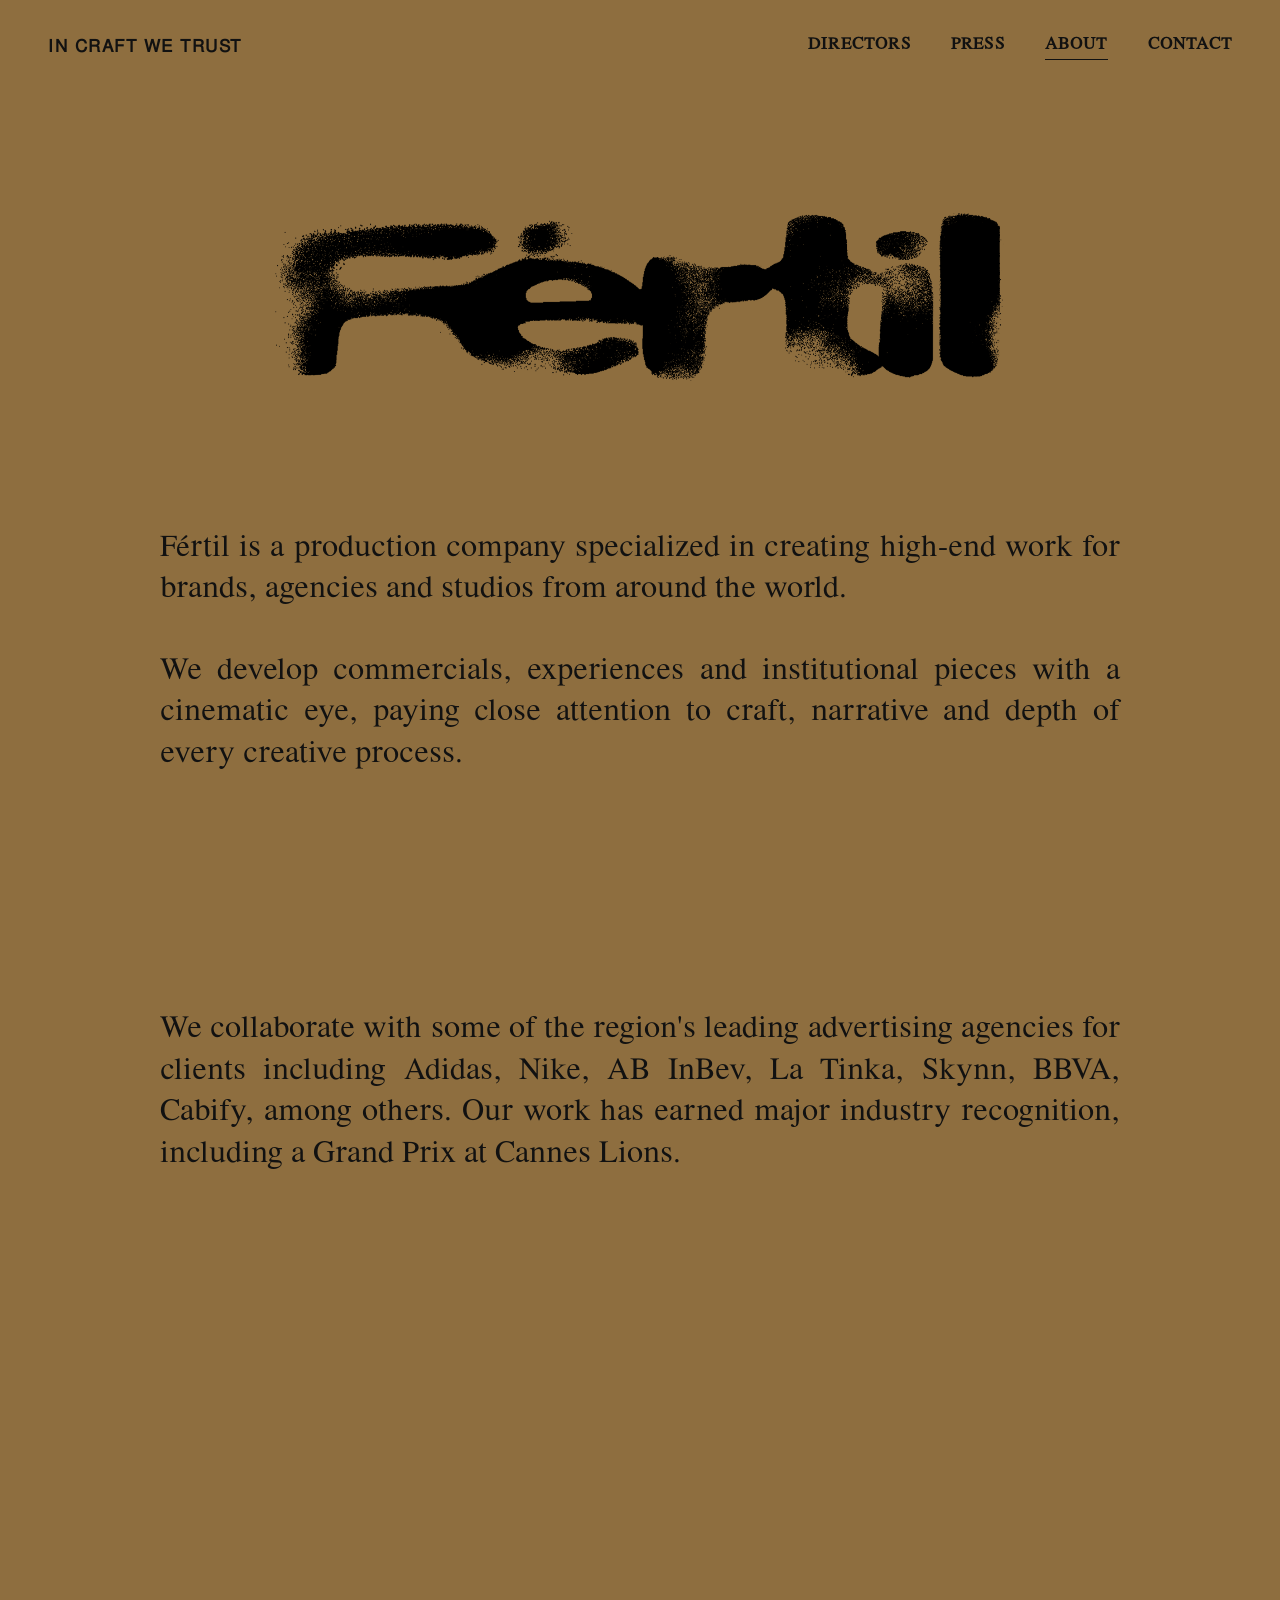
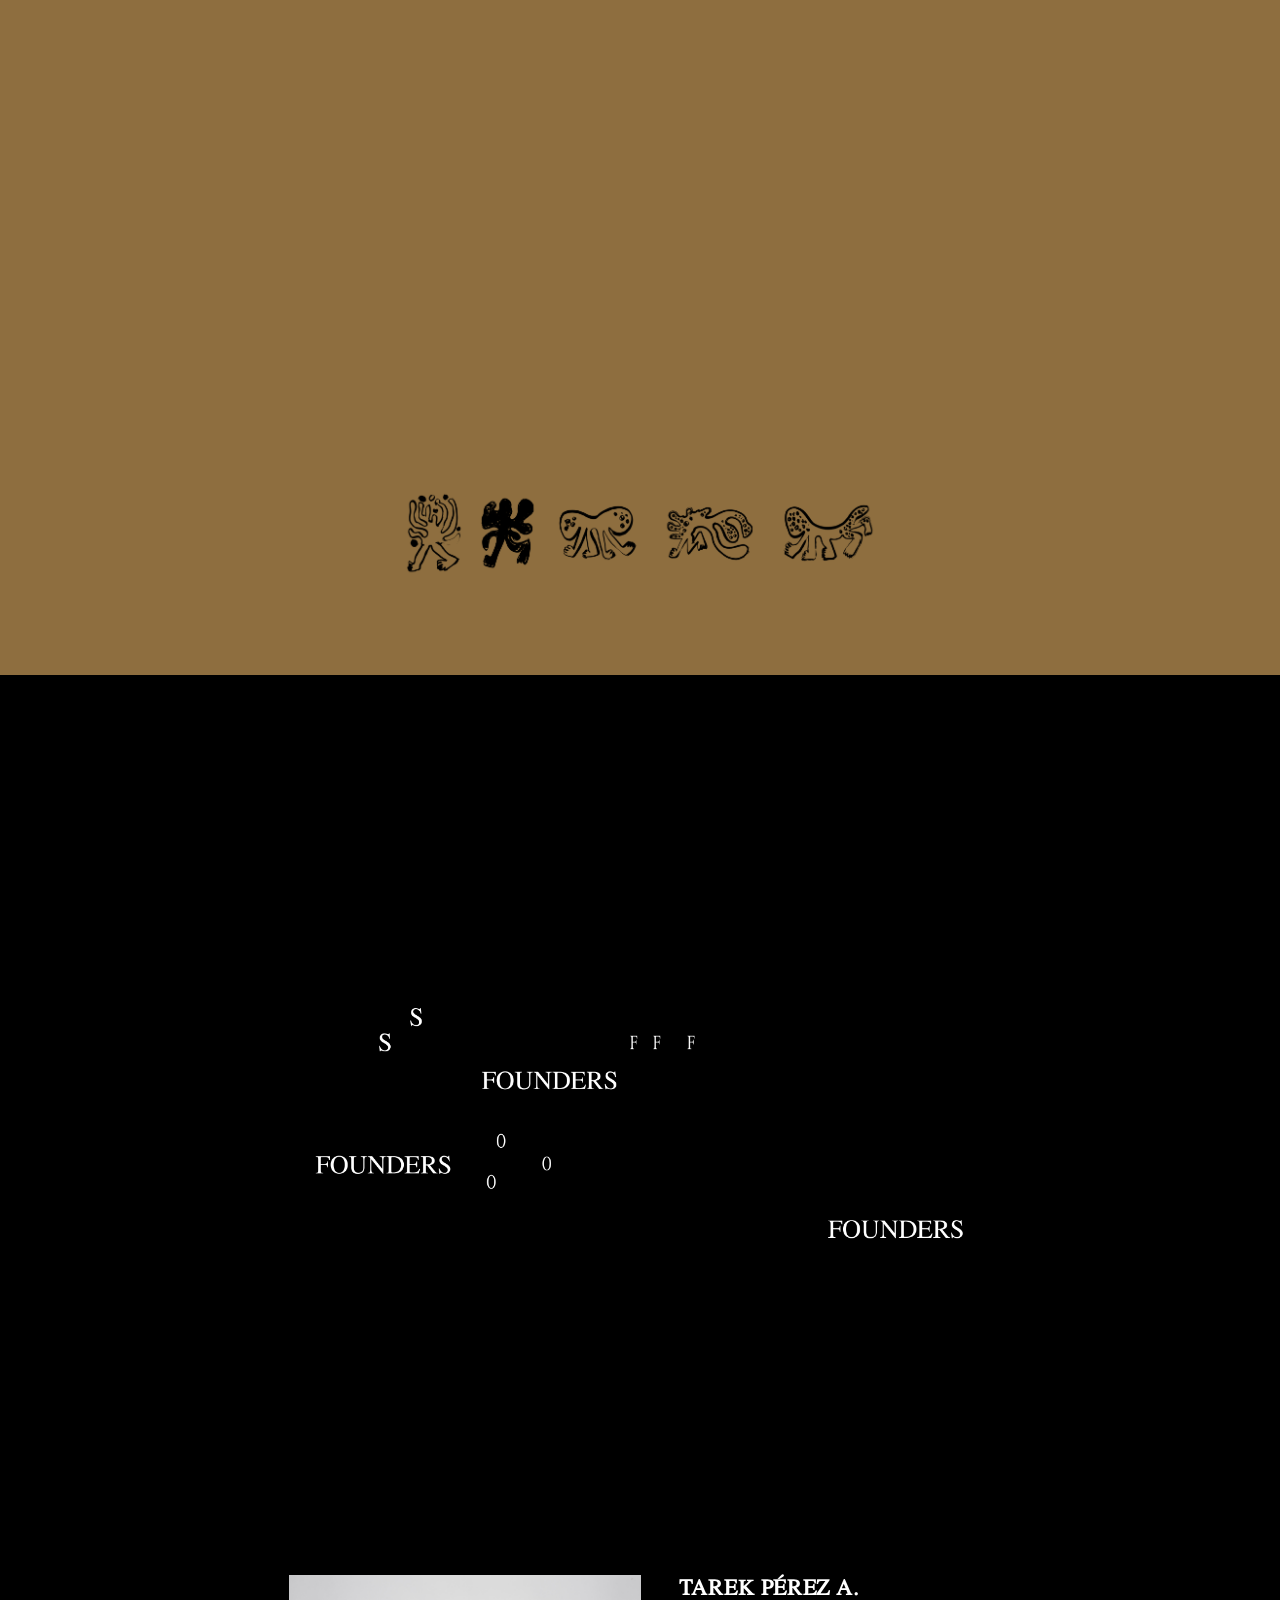
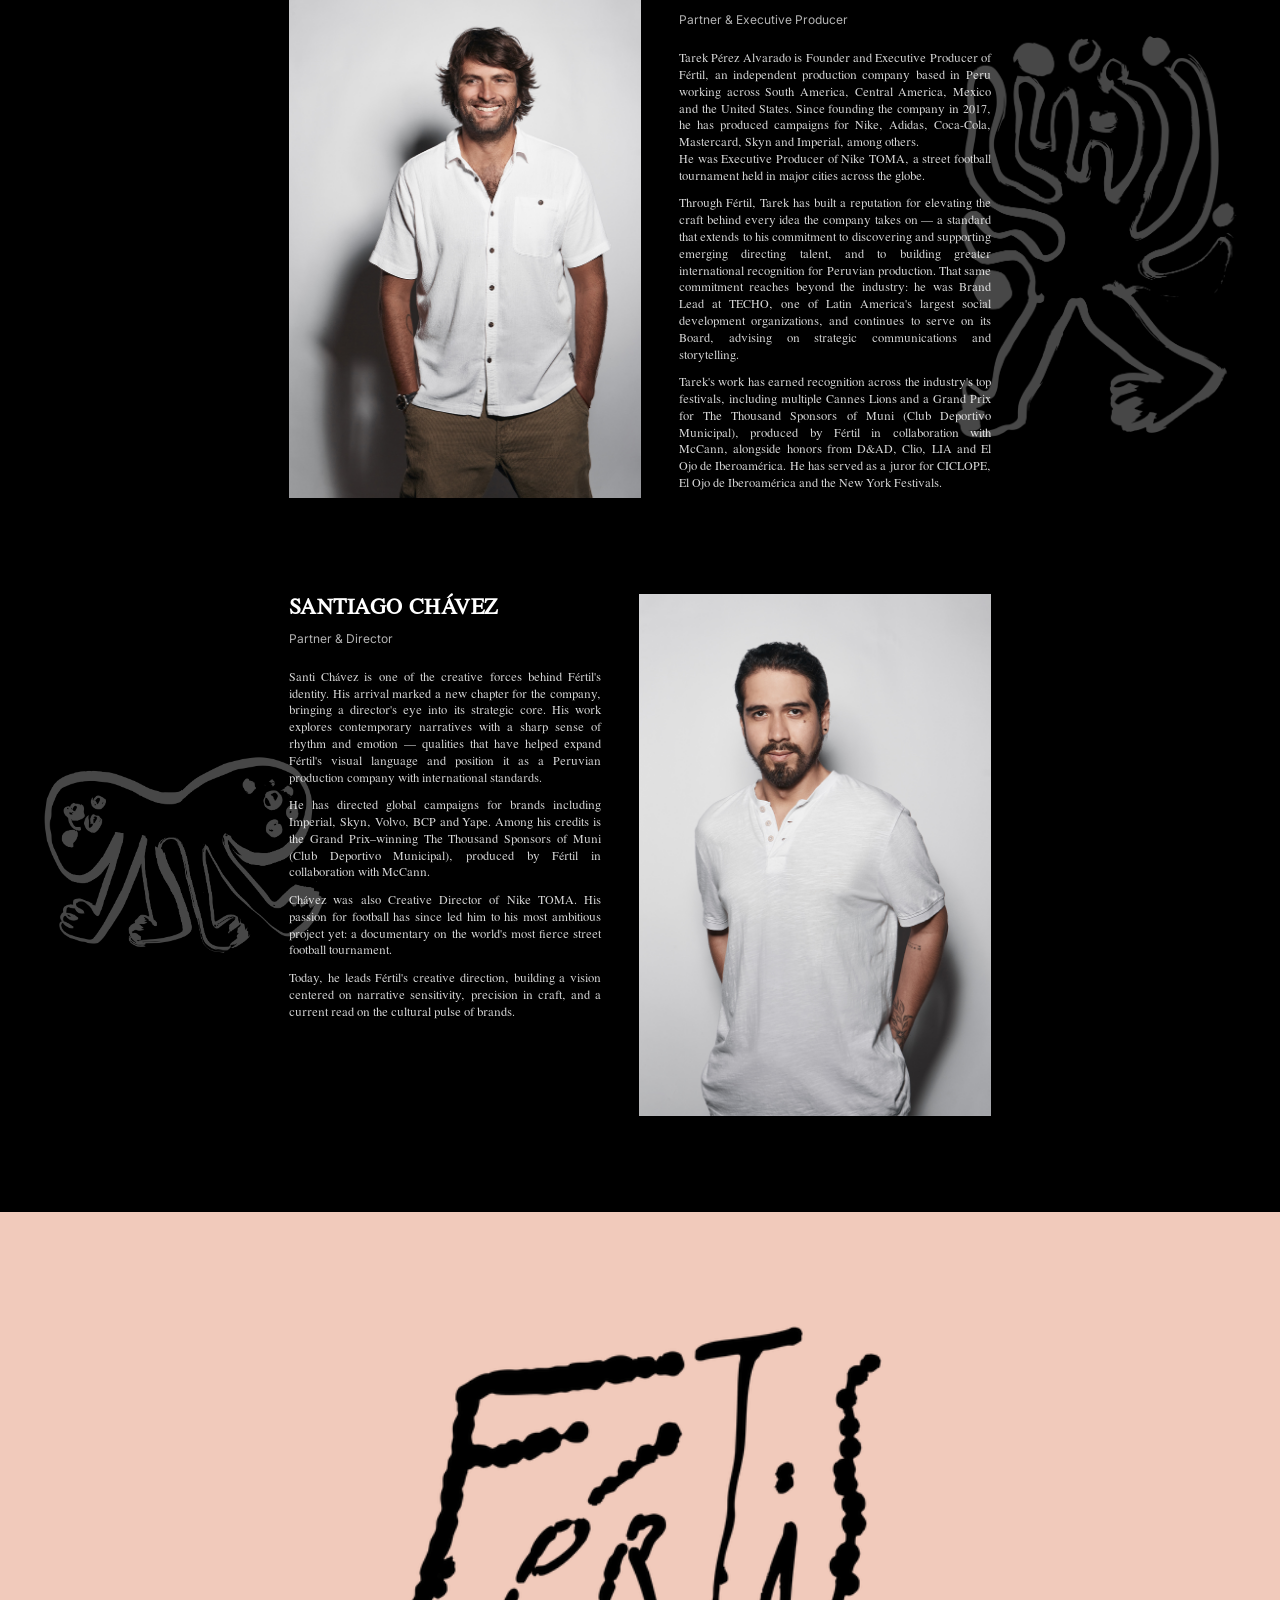
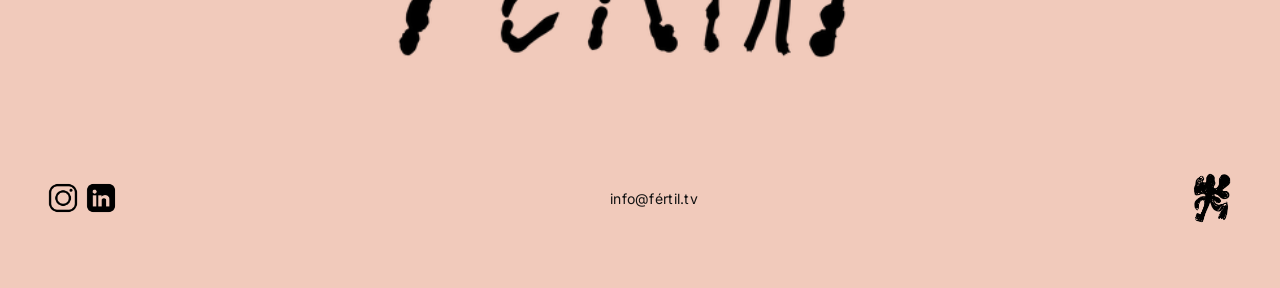
==== commit 694e50cb: "Pase Tercero3" ====
--- a/pages/about.html
+++ b/pages/about.html
@@ -87,8 +87,8 @@
          ===================================================================== -->
     <section class="about-founders-title" data-nav-theme="dark">
       <picture>
-        <source media="(max-width: 768px)" srcset="../recursos/icons/seccion-about-letras-movil.png">
-        <img src="../recursos/icons/seccion-about-letras-desktop.png" alt="Founders" loading="lazy">
+        <source media="(max-width: 768px)" srcset="../recursos/icons/seccion-about-letras-movil.png?v=3">
+        <img src="../recursos/icons/seccion-about-letras-desktop.png?v=3" alt="Founders" loading="lazy">
       </picture>
     </section>
 
@@ -104,23 +104,28 @@
           <img src="../recursos/img/founders/tarek.jpg" alt="Tarek Pérez A.">
         </div>
         <div class="founder__copy">
-          <img class="founder__icon" src="../recursos/icons/icono-tarek-about.png" alt="" aria-hidden="true">
+          <img class="founder__icon" src="../recursos/icons/icono-tarek-about.png?v=2" alt="" aria-hidden="true">
           <h2 class="founder__name">Tarek Pérez A.</h2>
           <p class="founder__role">Partner &amp; Executive Producer</p>
-          <p class="founder__bio" data-bio-placeholder>
-            [Texto pendiente -- bio de Tarek Pérez A.]
-          </p>
+          <div class="founder__bio">
+            <p>Tarek Pérez Alvarado is Founder and Executive Producer of Fértil, an independent production company based in Peru working across South America, Central America, Mexico and the United States. Since founding the company in 2017, he has produced campaigns for Nike, Adidas, Coca-Cola, Mastercard, Skyn and Imperial, among others.<br>He was Executive Producer of Nike TOMA, a street football tournament held in major cities across the globe.</p>
+            <p>Through Fértil, Tarek has built a reputation for elevating the craft behind every idea the company takes on — a standard that extends to his commitment to discovering and supporting emerging directing talent, and to building greater international recognition for Peruvian production. That same commitment reaches beyond the industry: he was Brand Lead at TECHO, one of Latin America's largest social development organizations, and continues to serve on its Board, advising on strategic communications and storytelling.</p>
+            <p>Tarek's work has earned recognition across the industry's top festivals, including multiple Cannes Lions and a Grand Prix for The Thousand Sponsors of Muni (Club Deportivo Municipal), produced by Fértil in collaboration with McCann, alongside honors from D&amp;AD, Clio, LIA and El Ojo de Iberoamérica. He has served as a juror for CICLOPE, El Ojo de Iberoamérica and the New York Festivals.</p>
+          </div>
         </div>
       </article>
 
       <article class="founder founder--santiago">
         <div class="founder__copy">
-          <img class="founder__icon" src="../recursos/icons/Icono-santiago-about.png" alt="" aria-hidden="true">
+          <img class="founder__icon" src="../recursos/icons/Icono-santiago-about.png?v=2" alt="" aria-hidden="true">
           <h2 class="founder__name">Santiago Chávez</h2>
           <p class="founder__role">Partner &amp; Director</p>
-          <p class="founder__bio" data-bio-placeholder>
-            [Texto pendiente -- bio de Santiago Chávez.]
-          </p>
+          <div class="founder__bio">
+            <p>Santi Chávez is one of the creative forces behind Fértil's identity. His arrival marked a new chapter for the company, bringing a director's eye into its strategic core. His work explores contemporary narratives with a sharp sense of rhythm and emotion — qualities that have helped expand Fértil's visual language and position it as a Peruvian production company with international standards.</p>
+            <p>He has directed global campaigns for brands including Imperial, Skyn, Volvo, BCP and Yape. Among his credits is the Grand Prix–winning The Thousand Sponsors of Muni (Club Deportivo Municipal), produced by Fértil in collaboration with McCann.</p>
+            <p>Chávez was also Creative Director of Nike TOMA. His passion for football has since led him to his most ambitious project yet: a documentary on the world's most fierce street football tournament.</p>
+            <p>Today, he leads Fértil's creative direction, building a vision centered on narrative sensitivity, precision in craft, and a current read on the cultural pulse of brands.</p>
+          </div>
         </div>
         <div class="founder__media">
           <img src="../recursos/img/founders/santiago.jpg" alt="Santiago Chávez">
--- a/CSS/about.css
+++ b/CSS/about.css
@@ -220,7 +220,13 @@
   background: var(--color-black);
   display: flex;
   justify-content: center;
-  padding: var(--space-7) var(--container-padding);
+  align-items: center;
+  /* Panel a pantalla completa: la composición de letras "FOUNDERS"
+     desordenadas ocupa 100vh (100dvh donde se soporta) -- es una sección
+     dramática de título, no una franja chica. */
+  min-height: 100vh;
+  min-height: 100dvh;
+  padding: var(--space-5) var(--container-padding);
 }
 /* OJO: el <img> va envuelto en un <picture> (para servir la versión mobile
    vs desktop según el viewport). El hijo directo del flex -- el que
@@ -232,7 +238,10 @@
    <picture> (el flex item real) y que el <img> lo llene al 100%. */
 .about-founders-title picture {
   display: block;
-  width: min(100%, 1200px);
+  /* Imagen grande (composición original 8000x4500, ~16:9): a ancho casi
+     completo llena el alto de la pantalla, con las letras desordenadas
+     repartidas por todo el panel de 100vh. */
+  width: min(100%, 1500px);
 }
 .about-founders-title img {
   display: block;
@@ -250,20 +259,59 @@
   display: flex;
   flex-direction: column;
   gap: var(--space-7);
+  /* Centra cada fila SIN estirarla: acompaña a .founder { width:100% } de
+     abajo. Ojo -- esto reemplaza el centrado que antes intentaba hacer
+     margin:0 auto en .founder, que en un flex-column NO funcionaba: margin
+     auto ahí hacía que la fila se encogiera a su contenido (shrink-to-fit)
+     en vez de ocupar el ancho, dejando la foto y el texto apretados en el
+     medio y el ícono corrido a un costado en vez de detrás del texto a lo
+     ancho, como en la referencia. */
+  align-items: center;
 }
 
 .founder {
-  display: flex;
-  align-items: center;
-  gap: var(--space-7);
+  width: 100%;
+  display: flex;
+  /* stretch (no center): la foto se estira a la MISMA altura que el bloque
+     de texto -- top y bottom alineados. Con center, la foto (más baja que el
+     texto) quedaba flotando centrada, con el texto sobresaliendo arriba y
+     abajo. Para que el stretch funcione, la foto NO puede tener una altura
+     fija: por eso aspect-ratio pasa a auto más abajo. */
+  align-items: stretch;
+  /* Espacio chico entre foto y texto: los 3 elementos (foto, texto, ícono)
+     van "en fila" y pegados, como en la referencia, NO desparramados con
+     huecos grandes. */
+  gap: 38px;
   max-width: 1360px;
   margin: 0 auto;
-}
-.founder--santiago { flex-direction: row-reverse; }
+  /* El grupo (foto + texto + ícono) va CENTRADO en la página -- antes se
+     apoyaba en un borde (flex-start/flex-end) y, al ser más chico tras bajar
+     la escala, dejaba mucho aire de un solo lado. Centrado queda equilibrado.
+     La alternancia Tarek/Santiago igual se nota porque el orden en el HTML
+     es distinto (Tarek: foto-texto; Santiago: texto-foto). */
+  justify-content: center;
+}
+/* Santiago alterna respecto de Tarek: su texto va a la IZQUIERDA y su foto
+   a la DERECHA (Tarek es al revés). En el HTML, el bloque de Santiago ya
+   viene con el orden invertido (primero .founder__copy, después
+   .founder__media), así que con el flujo normal del flex (sin row-reverse)
+   queda copy-izquierda / media-derecha -- justo lo que se busca. Antes tenía
+   flex-direction:row-reverse ADEMÁS del DOM invertido: los dos "reversos"
+   se cancelaban y Santiago terminaba igual que Tarek (foto a la izquierda),
+   rompiendo la alternancia de la referencia. Por eso acá NO se pone
+   row-reverse. El ícono decorativo de Santiago va con left:0 (más abajo),
+   detrás del texto sobre el borde izquierdo. */
 
 .founder__media {
-  flex: 0 0 320px;
-  aspect-ratio: 3 / 4;
+  /* Foto a ~80% de escala (era 440px, se veía muy alta) -- ~352px en
+     desktop, para que toda la sección quede más compacta, como si estuviera
+     al 80% de zoom. min() para que en pantallas medianas no se pase. */
+  flex: 0 0 min(352px, 28vw);
+  /* aspect-ratio auto (no 3/4 fijo): así la foto puede estirarse a la altura
+     del texto vía align-items:stretch del .founder. La imagen de adentro usa
+     object-fit:cover, así que llena esa altura sin deformarse (recorta lo que
+     sobra). En mobile la media-query le devuelve un aspect-ratio fijo. */
+  aspect-ratio: auto;
   overflow: hidden;
   background: #111;
 }
@@ -275,25 +323,48 @@
 
 .founder__copy {
   position: relative;
-  flex: 1 1 0;
+  /* NO se estira a todo el ancho (antes flex:1 1 0): se ajusta al ancho del
+     texto (lo define max-width del .founder__bio). Así el texto queda pegado
+     a la foto y el ícono justo al lado, sin el hueco enorme que dejaba el
+     copy estirado. */
+  flex: 0 1 auto;
   min-width: 0;
-  padding: var(--space-6) 0;
+  /* Sin padding vertical: así la altura del copy es exactamente la del texto
+     (nombre arriba, bio abajo) y la foto -- que se estira a esa misma altura
+     -- queda alineada nombre-arriba / bio-abajo, sin desfasaje. */
+  padding: 0;
 }
 
 /* Ícono ilustrado del fundador, de fondo detrás de su propio texto --
-   grande y en baja opacidad para que no compita con la lectura. */
+   grande y en baja opacidad para que no compita con la lectura, pero lo
+   bastante visible como para leerse claro sobre el negro (como en la
+   referencia). */
 .founder__icon {
   position: absolute;
   top: 50%;
-  right: 0;
   transform: translateY(-50%);
-  width: 320px;
-  height: auto;
-  opacity: 0.14;
+  /* Pegado al costado del texto (no en un extremo lejano): arranca 40px
+     antes de que termine el texto (leve superposición) y se extiende hacia
+     afuera. left:calc(100% - 40px) toma el 100% del ancho del copy (=ancho
+     del texto) menos 40px -- ahí empieza el ícono, y como es más ancho, el
+     resto se sale del copy hacia la derecha, quedando justo al lado/detrás
+     del texto, como en la referencia. */
+  left: calc(100% - 40px);
+  right: auto;
+  /* El PNG viene recortado a su contenido real (sin el relleno transparente
+     del canvas cuadrado original) y con el alfa normalizado a full -- así
+     este width controla directo el tamaño visible. ~290px acompaña la escala
+     ~80% del resto de la sección. */
+  width: 290px;
+  height: auto;
+  opacity: 0.28;
   z-index: 0;
   pointer-events: none;
 }
-.founder--santiago .founder__icon { right: auto; left: 0; }
+/* Santiago: espejo. El ícono va del lado IZQUIERDO del texto, extendiéndose
+   hacia la izquierda (right:calc(100% - 40px) ancla el borde derecho del
+   ícono 40px pasando el borde izquierdo del texto). */
+.founder--santiago .founder__icon { right: calc(100% - 40px); left: auto; }
 
 .founder__name,
 .founder__role,
@@ -304,24 +375,43 @@
   font-weight: 700;
   text-transform: uppercase;
   letter-spacing: 0.02em;
-  font-size: clamp(20px, 2.2vw, 28px);
+  /* ~80% del tamaño anterior (era 28px), para achicar toda la sección. */
+  font-size: clamp(16px, 1.75vw, 22px);
 }
 
 .founder__role {
   font-family: var(--font-ui);
-  font-size: 14px;
+  font-size: 12px;
   opacity: 0.7;
   margin-top: var(--space-2);
   margin-bottom: var(--space-4);
 }
 
 .founder__bio {
-  font-family: var(--font-ui);
-  font-size: clamp(14px, 1.1vw, 16px);
-  line-height: 1.65;
+  /* Serif (Times Newer Roman), igual que la referencia -- NO la sans (Inter)
+     que se usaba antes: eso era lo que hacía ver el texto distinto (letras
+     geométricas sin serifas) y más "suelto". El serif además es más
+     compacto, y con max-width en ch el mismo 52ch queda más angosto (la 'ch'
+     del serif es más finita), dando el ancho de columna de la referencia. */
+  font-family: var(--font-serif);
+  /* ~80% del tamaño anterior (era 16px) -- achica el alto del bloque de
+     texto (y con él la foto, que se estira a esa altura). Como max-width usa
+     ch, la columna se angosta en la misma proporción y se mantiene la misma
+     cantidad de líneas: es el efecto de "zoom 80%" que se pidió. */
+  font-size: clamp(12px, 0.9vw, 13px);
+  /* Interlineado más apretado (antes 1.65, quedaba muy separado). */
+  line-height: 1.4;
   opacity: 0.85;
   max-width: 52ch;
-}
+  /* Justificado como en la referencia (bordes izq/der parejos). */
+  text-align: justify;
+}
+/* La bio es un contenedor con varios <p> -- reseteo el margin que el
+   navegador les pone por defecto y controlo yo la separación entre bloques
+   (más apretada que antes, ~0.9em). El <br> dentro del primer bloque hace el
+   salto de línea de "He was Executive Producer..." sin abrir espacio. */
+.founder__bio p { margin: 0; }
+.founder__bio p + p { margin-top: 0.9em; }
 
 /* ---------------------------------------------------------------------
    4. CIERRE -- panel rosa con firma grande
@@ -381,9 +471,13 @@
   .founder--santiago {
     flex-direction: column;
     align-items: stretch;
+    /* Apilado: se resetea el justify-content de escritorio (flex-start /
+       flex-end) para que no afecte el reparto vertical de la columna. */
+    justify-content: flex-start;
     gap: var(--space-5);
   }
   .founder__media { flex: none; width: 100%; aspect-ratio: 4 / 3; }
+  .founder__copy { flex: none; width: 100%; }
   .founder__icon { display: none; }
 }
 
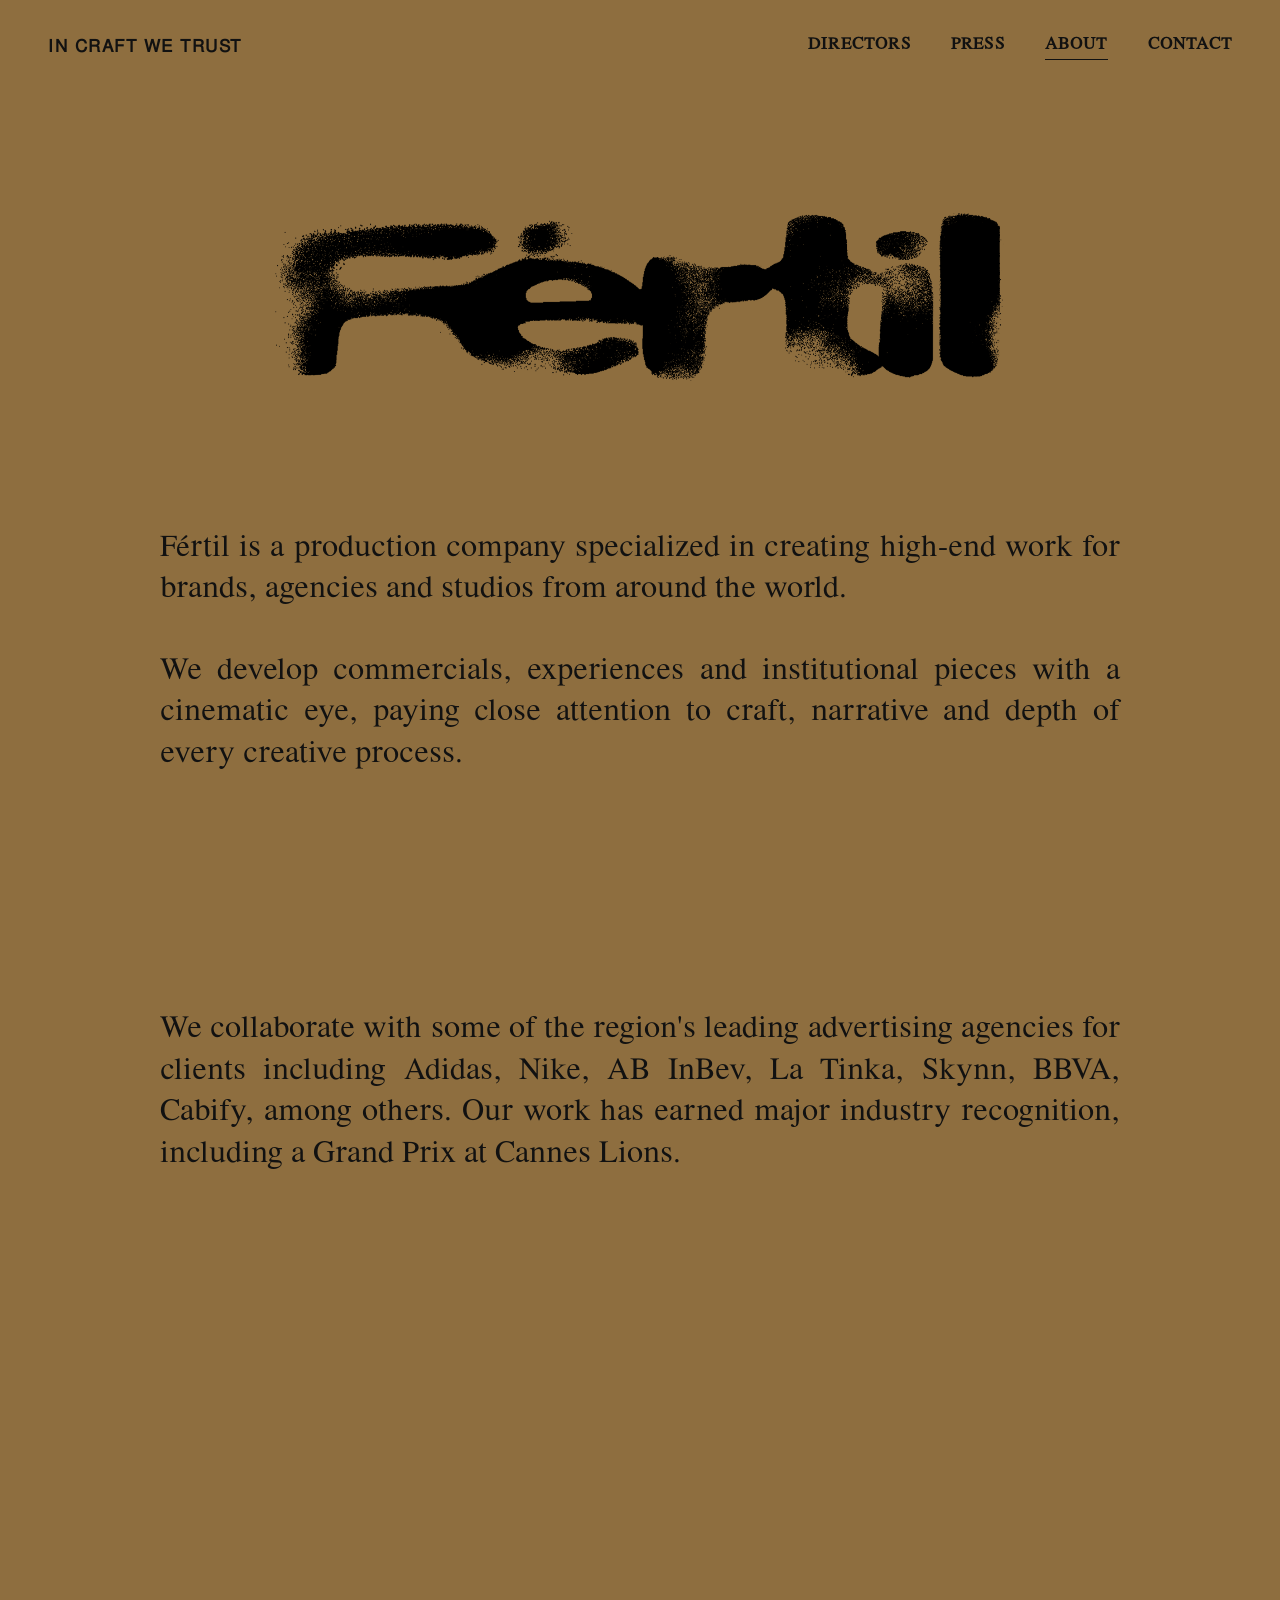
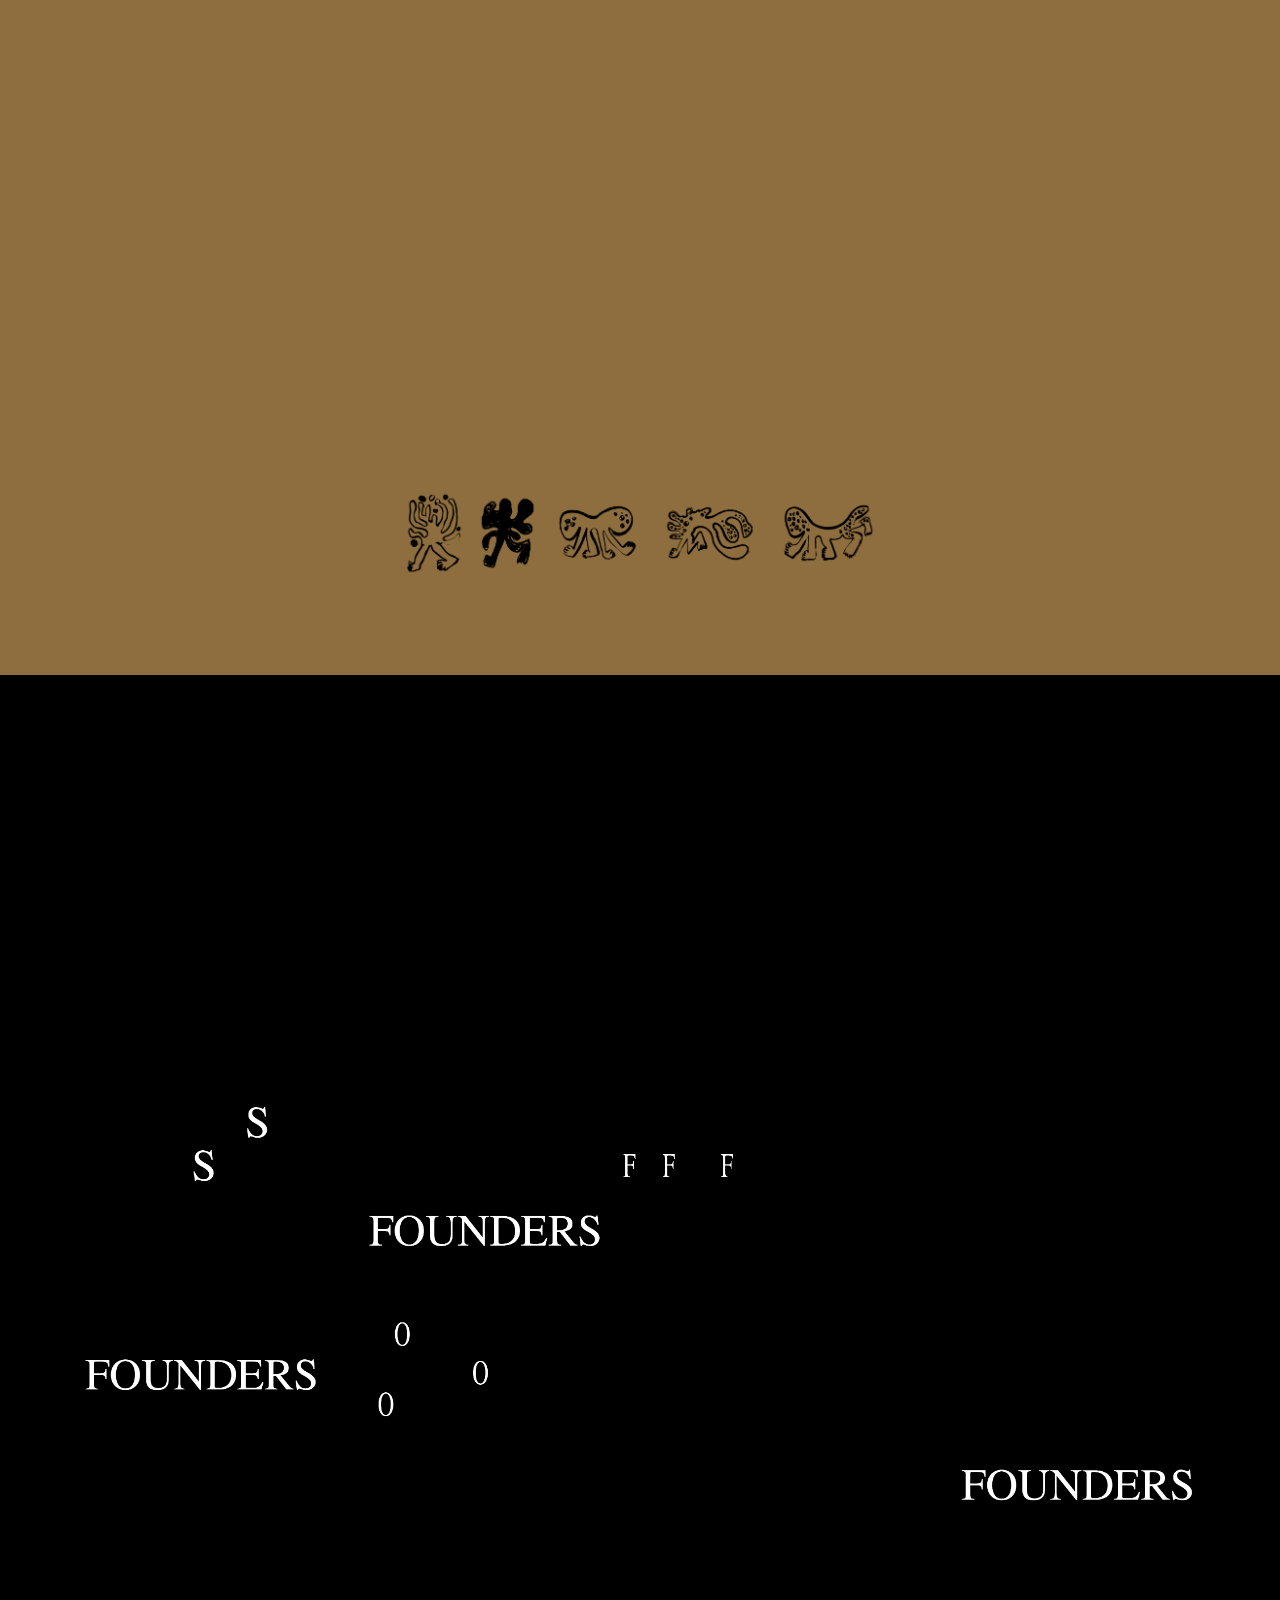
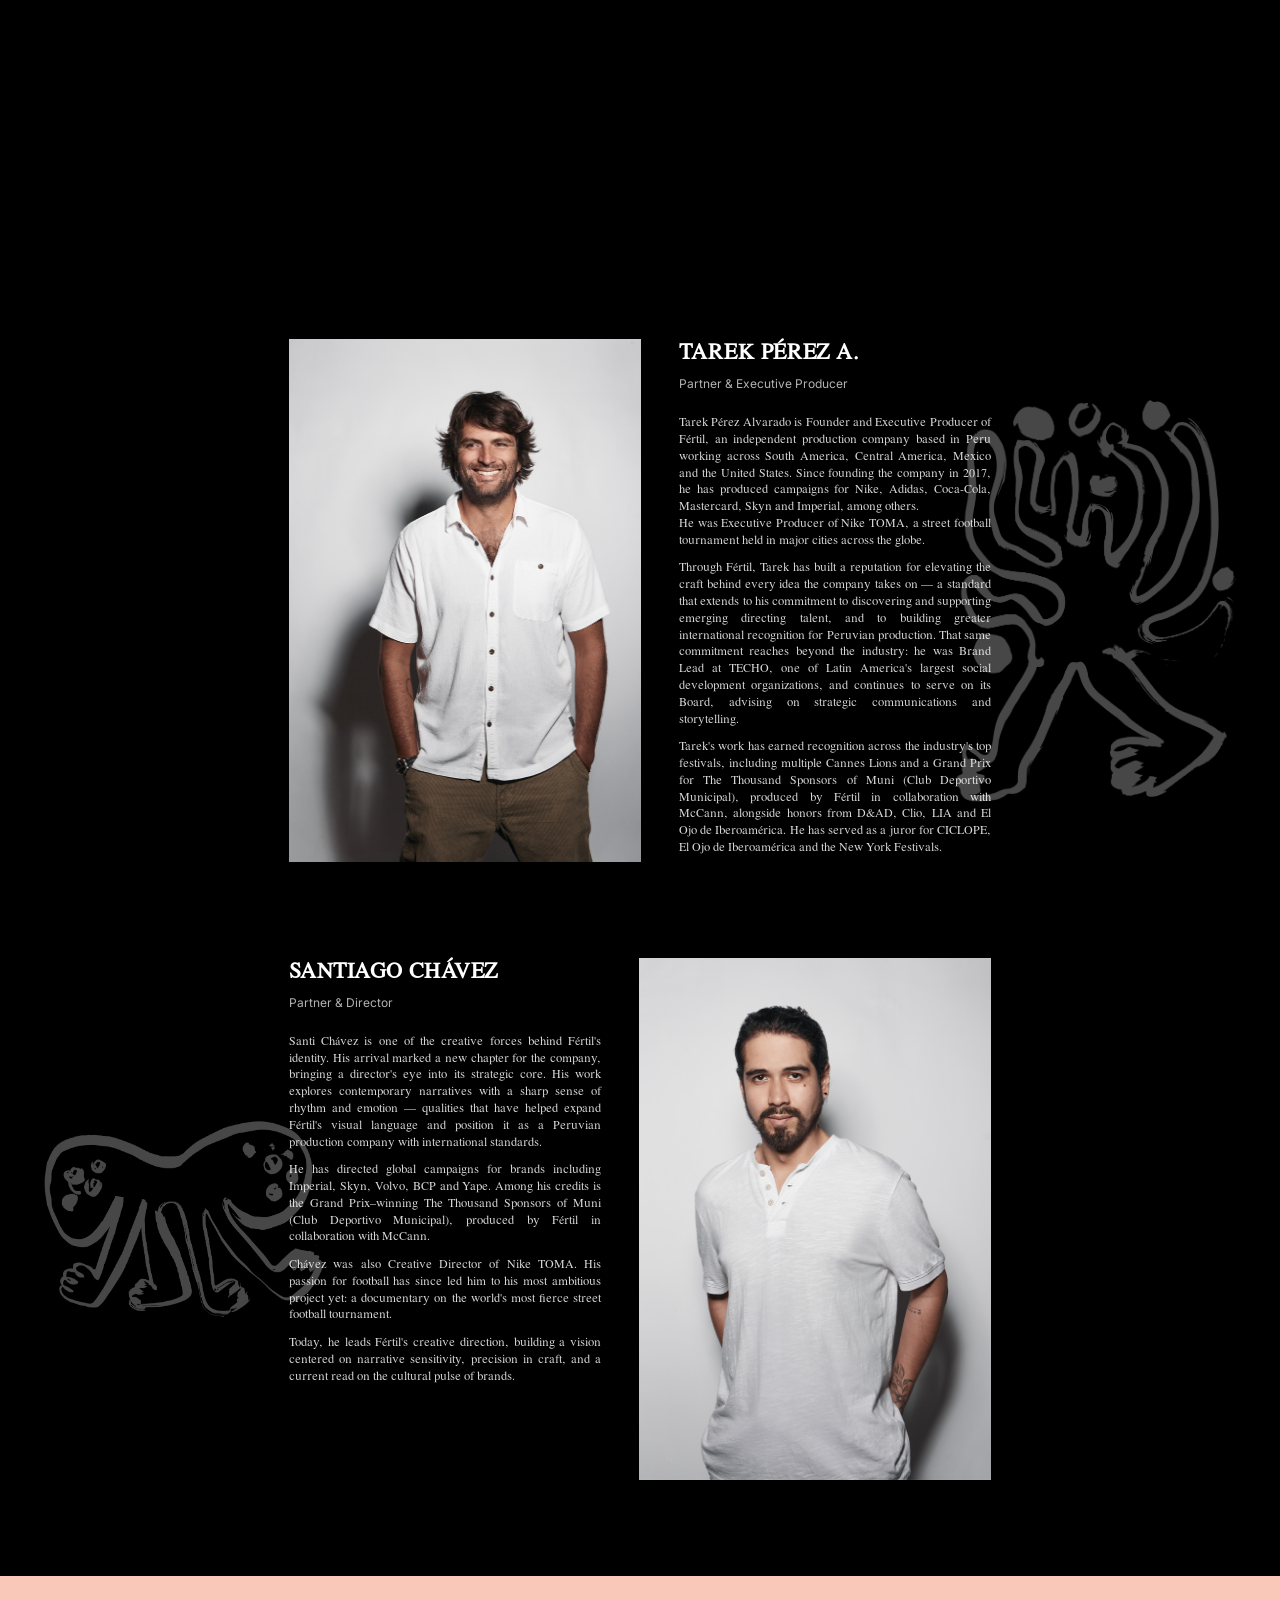
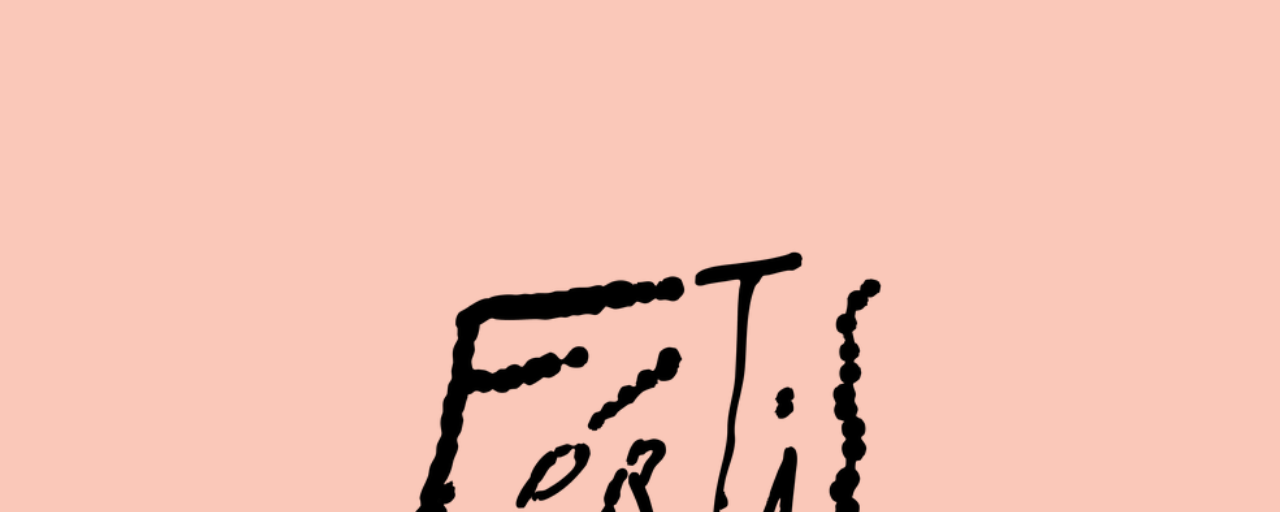
==== commit 311d00f4: "Pase Tercero34" ====
--- a/pages/about.html
+++ b/pages/about.html
@@ -5,8 +5,13 @@
   <meta name="viewport" content="width=device-width, initial-scale=1.0">
   <title>About — Fértil</title>
   <meta name="description" content="Fértil: quiénes somos, nuestros fundadores y cómo trabajamos.">
-  <link rel="stylesheet" href="../CSS/style.css?v=3">
-  <link rel="stylesheet" href="../CSS/about.css?v=3">
+  <!-- Marca que hay JS ANTES de pintar: about.css usa .has-js para ocultar el
+       logo del hero hasta que about.js lo posicione (evita el "fantasma" del
+       logo negro sobre fondo negro al refrescar scrolleado). Si el JS está
+       desactivado, esta clase nunca se pone y el logo se muestra normal. -->
+  <script>document.documentElement.className += " has-js";</script>
+  <link rel="stylesheet" href="../CSS/style.css?v=4">
+  <link rel="stylesheet" href="../CSS/about.css?v=5">
 </head>
 <body class="about-page">
 
@@ -155,6 +160,6 @@
   </main>
 
   <script src="../JS/main.js?v=3"></script>
-  <script src="../JS/about.js?v=3"></script>
+  <script src="../JS/about.js?v=4"></script>
 </body>
 </html>
--- a/CSS/style.css
+++ b/CSS/style.css
@@ -45,7 +45,7 @@
   --color-white: #ffffff;
   --color-mostaza: #8e6e3f;       /* fondo Directors / About / Contact */
   --color-mostaza-deep: #75592f;  /* hover / estados sobre mostaza */
-  --color-pink: #f1cabb;          /* cierre de About */
+  --color-pink: #fac8b9;          /* cierre de About */
   --color-ink: #111111;           /* texto sobre fondos claros */
 
   --overlay-soft: rgba(0, 0, 0, 0.35);
--- a/CSS/about.css
+++ b/CSS/about.css
@@ -174,6 +174,17 @@
     contra una altura de padre calculada vía aspect-ratio. */
 }
 
+/* Anti-parpadeo al refrescar: el logo arranca OCULTO y about.js lo revela
+   (.is-ready) recién después de posicionarlo bien en el primer frame. Sin
+   esto, al recargar la página estando scrolleado en una sección negra, el
+   logo negro fijo (position:fixed, .is-pinned viene por defecto en el HTML)
+   se veía un instante flotando sobre el fondo negro -- un "fantasma" feo --
+   antes de que el JS lo soltara. Va detrás de .has-js (clase que un script
+   inline en el <head> pone apenas carga): así, si por algo el JS no corre,
+   el logo NO queda oculto para siempre -- se muestra normal. */
+.has-js .about-hero__logo { opacity: 0; }
+.has-js .about-hero__logo.is-ready { opacity: 1; transition: opacity 0.25s ease; }
+
 /* Modo "pegado": about.js suma esta clase mientras el slot (su posición
    NATURAL en el documento) todavía no llegó al centro de la pantalla --
    el logo se ve fijo ahí, centrado, mientras el texto de atrás sigue el
@@ -423,12 +434,21 @@
   display: flex;
   flex-direction: column;
   align-items: center;
+  /* Panel de cierre a pantalla completa: al llegar al final de la página, el
+     rosa cubre TODO el alto del viewport. Antes la sección medía menos que la
+     pantalla, así que al scrollear hasta abajo asomaba una franja negra de la
+     sección anterior arriba. */
+  min-height: 100vh;
+  min-height: 100dvh;
 }
 
 .about-close__signature {
   width: min(46vw, 520px);
   height: auto;
-  margin-bottom: var(--space-7);
+  /* margin auto arriba y abajo: centra la firma verticalmente en el espacio
+     libre y empuja el footer (email + redes + isotipo) al fondo del panel,
+     como en la referencia. */
+  margin: auto 0;
 }
 
 .about-close .page-footer {
@@ -459,6 +479,8 @@
   font-family: var(--font-ui);
   font-size: 14px;
   letter-spacing: 0.02em;
+  /* Un poco más marcado (negrita) como en la referencia. */
+  font-weight: 600;
 }
 
 .about-close .isotype-mark {
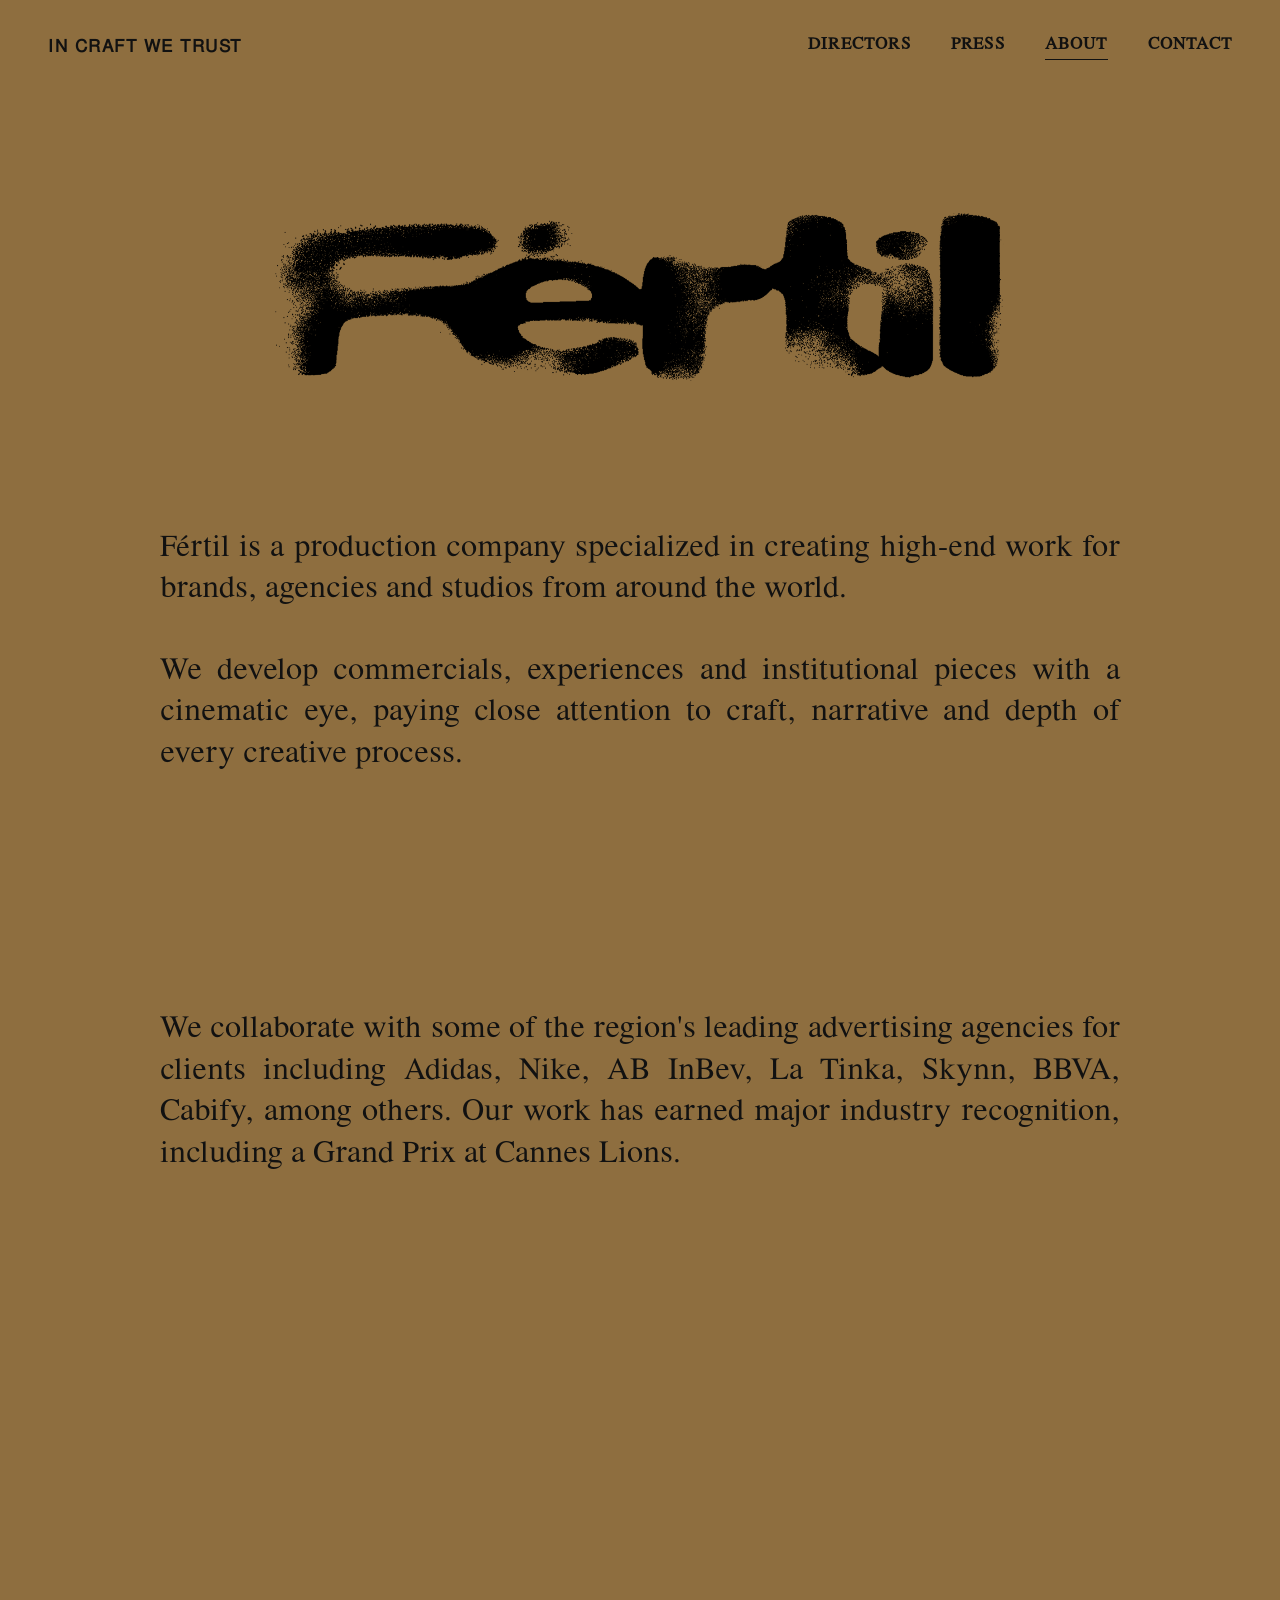
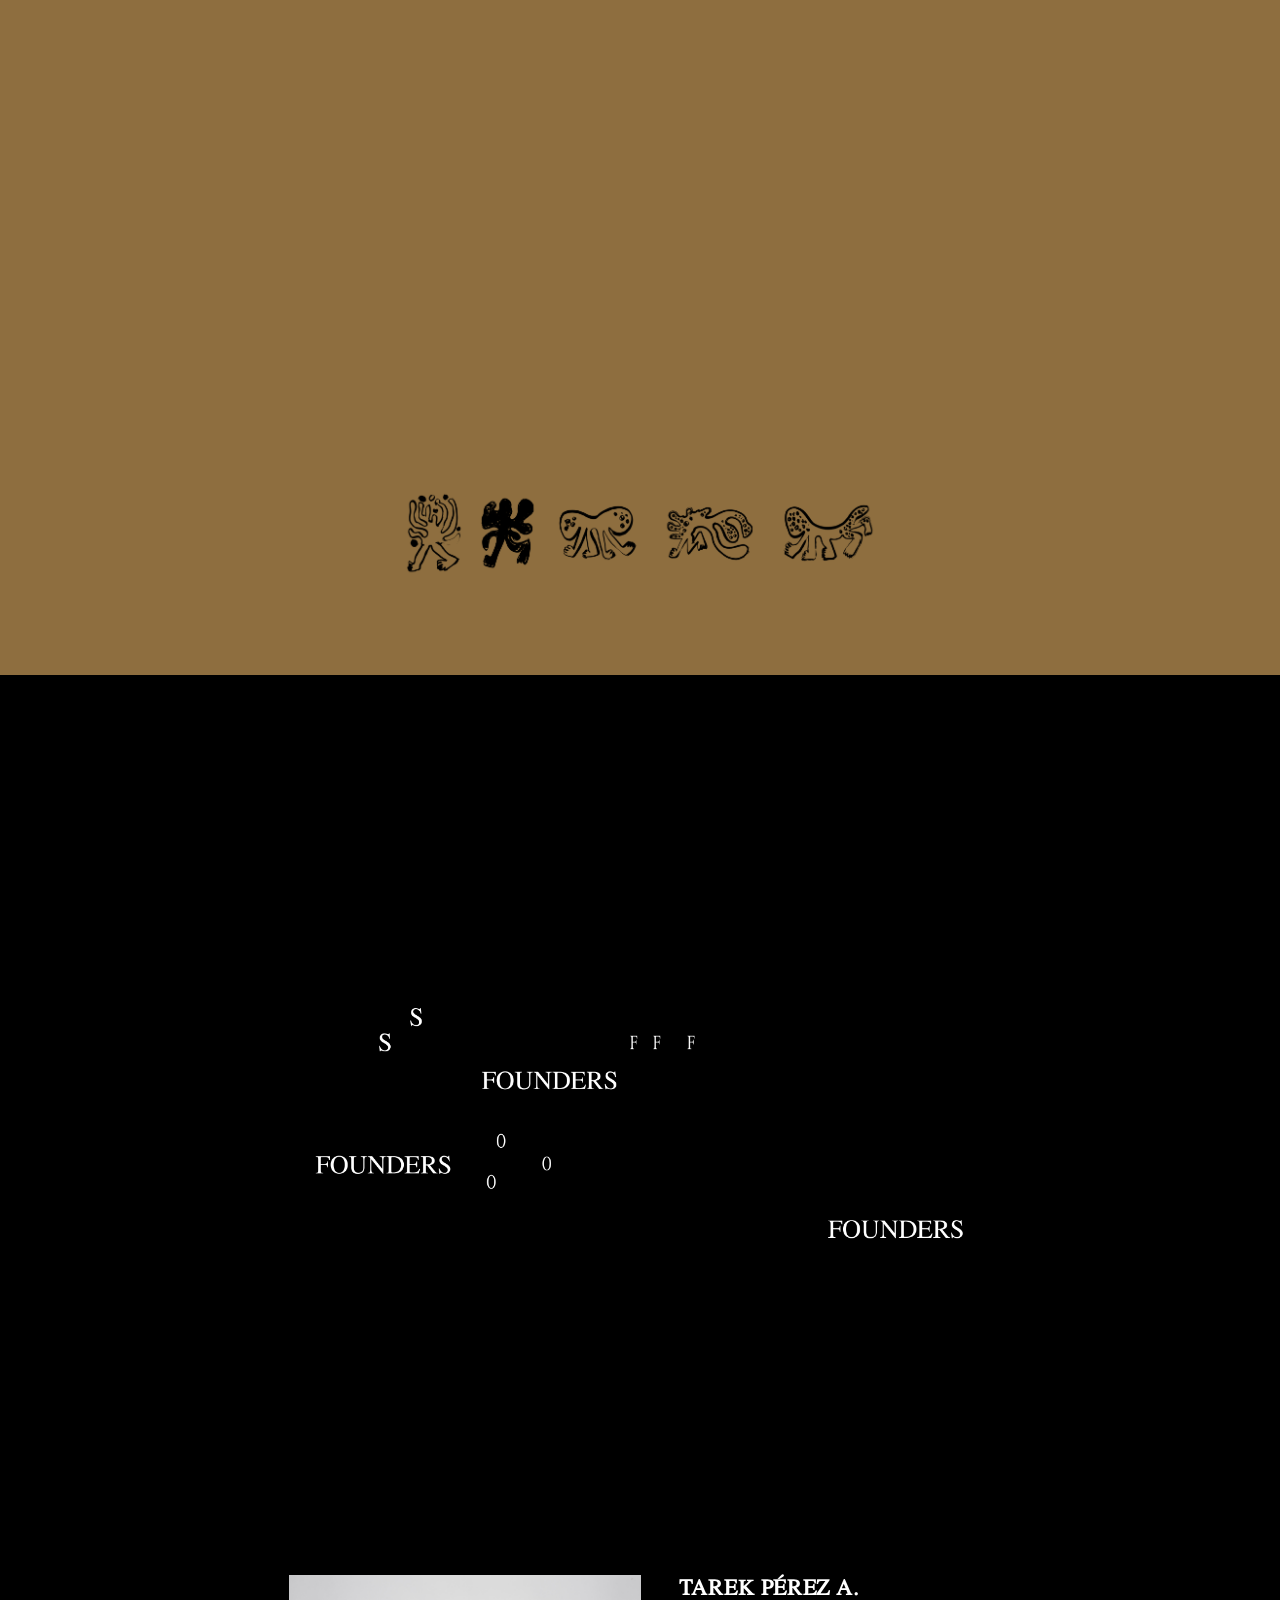
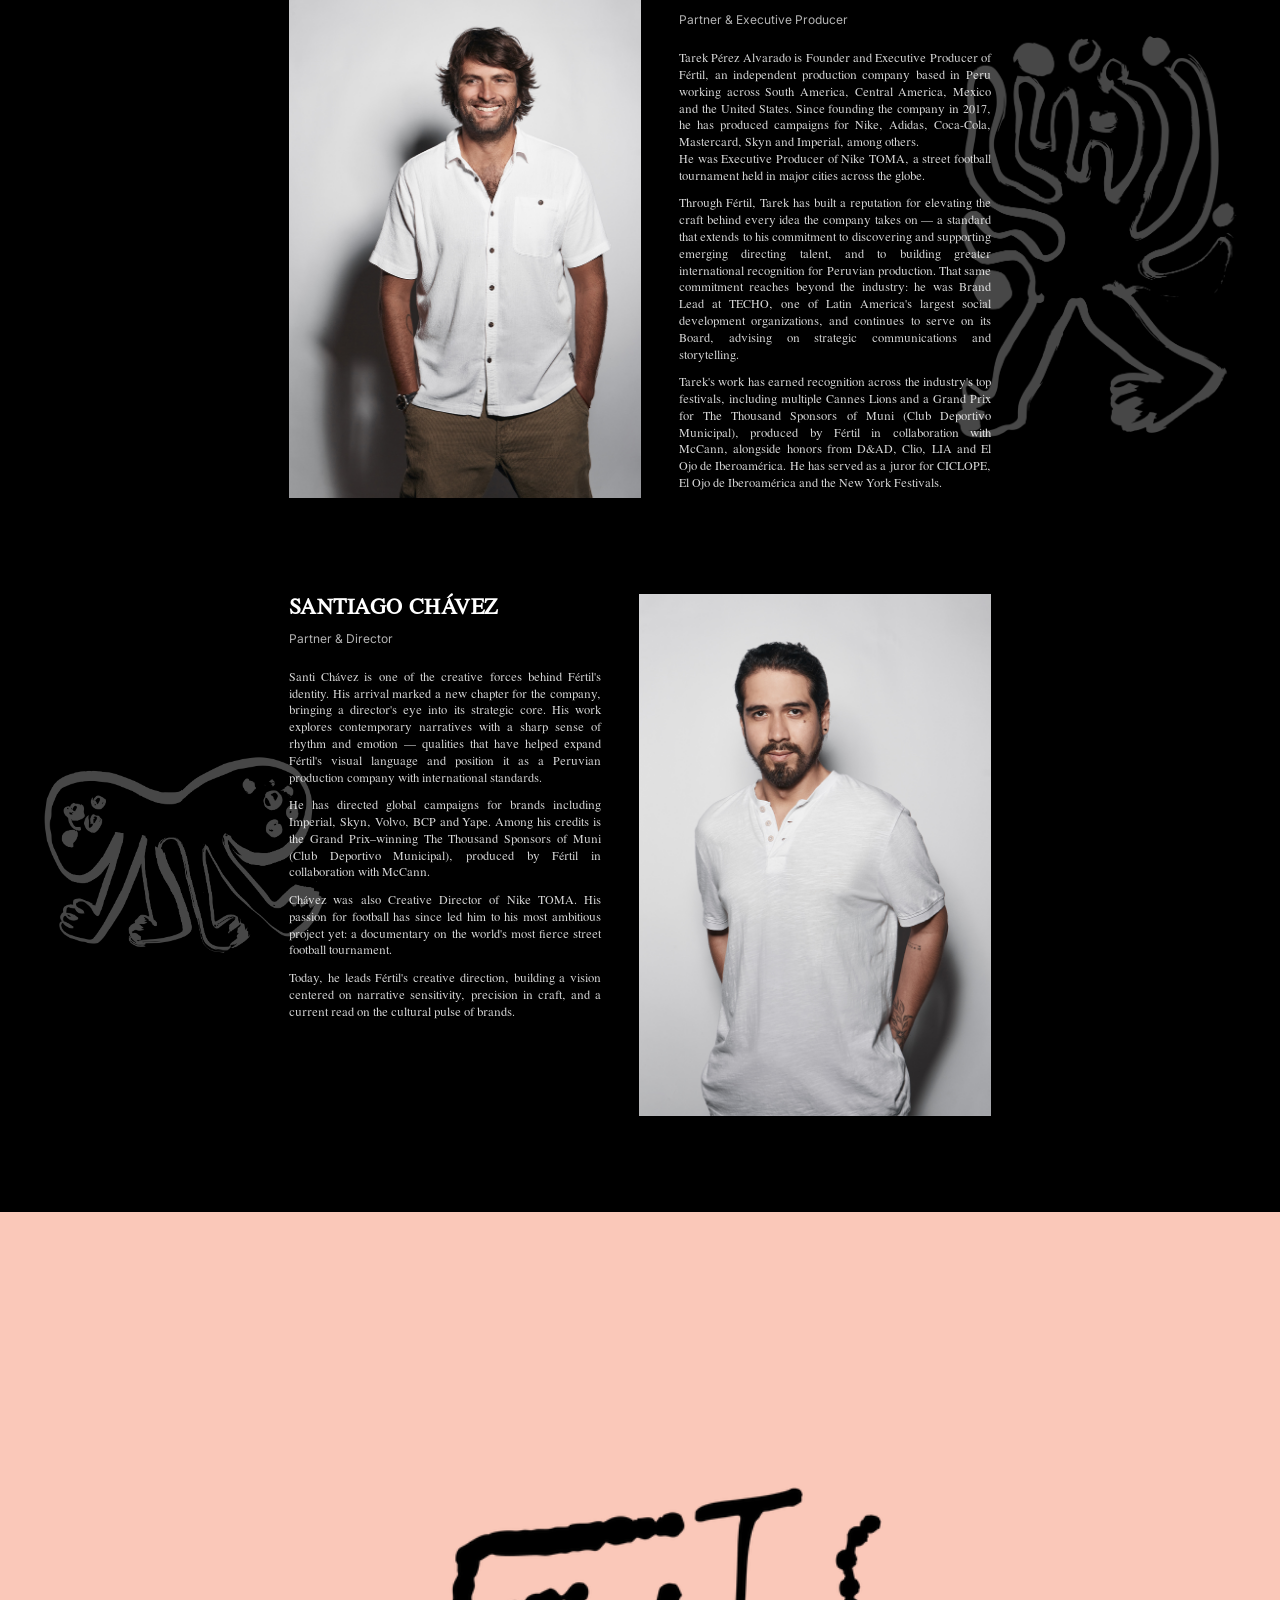
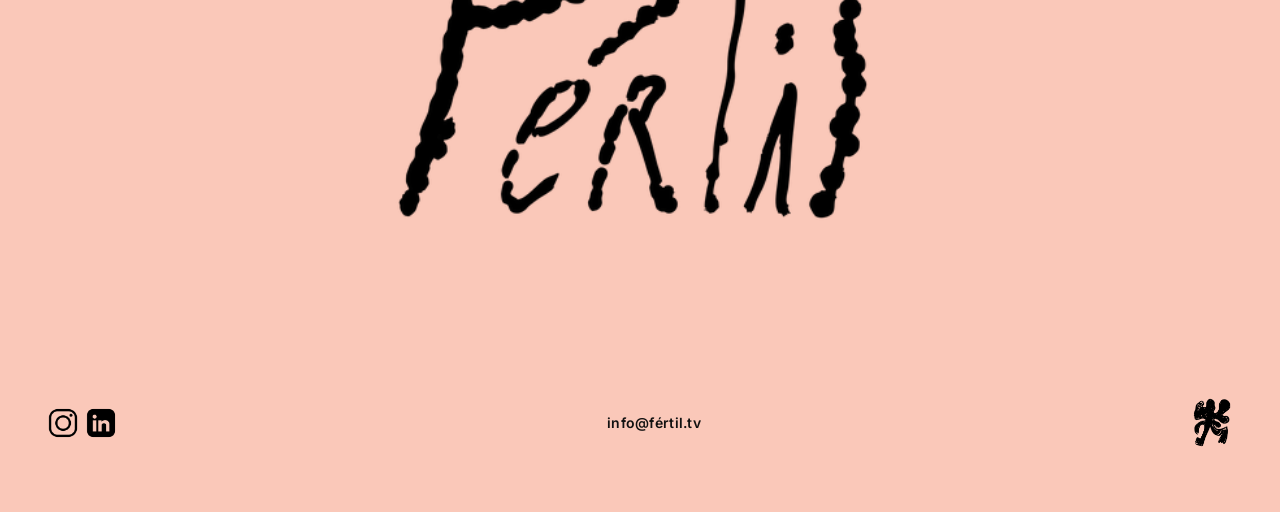
==== commit 0c76aef1: "Pase Tercero341" ====
--- a/pages/about.html
+++ b/pages/about.html
@@ -11,7 +11,7 @@
        desactivado, esta clase nunca se pone y el logo se muestra normal. -->
   <script>document.documentElement.className += " has-js";</script>
   <link rel="stylesheet" href="../CSS/style.css?v=4">
-  <link rel="stylesheet" href="../CSS/about.css?v=5">
+  <link rel="stylesheet" href="../CSS/about.css?v=6">
 </head>
 <body class="about-page">
 
--- a/CSS/about.css
+++ b/CSS/about.css
@@ -489,8 +489,7 @@
 }
 
 @media (max-width: 900px) {
-  .founder,
-  .founder--santiago {
+  .founder {
     flex-direction: column;
     align-items: stretch;
     /* Apilado: se resetea el justify-content de escritorio (flex-start /
@@ -498,7 +497,21 @@
     justify-content: flex-start;
     gap: var(--space-5);
   }
-  .founder__media { flex: none; width: 100%; aspect-ratio: 4 / 3; }
+  /* Santiago: en el HTML viene el texto ANTES de la foto (para la
+     alternancia de escritorio). En mobile queremos el mismo orden que
+     Tarek -- foto arriba, texto abajo -- así que se invierte con
+     column-reverse (foto primero, texto después). */
+  .founder--santiago {
+    flex-direction: column-reverse;
+    align-items: stretch;
+    justify-content: flex-start;
+    gap: var(--space-5);
+  }
+  /* La foto se muestra COMPLETA: el box toma la proporción real de la
+     imagen (720x1069), así object-fit:cover no recorta nada (la caja y la
+     foto tienen la misma relación). Antes usaba 4/3 (apaisado) y, siendo la
+     foto vertical, cover le comía la cabeza y los pies. */
+  .founder__media { flex: none; width: 100%; aspect-ratio: 720 / 1069; }
   .founder__copy { flex: none; width: 100%; }
   .founder__icon { display: none; }
 }
